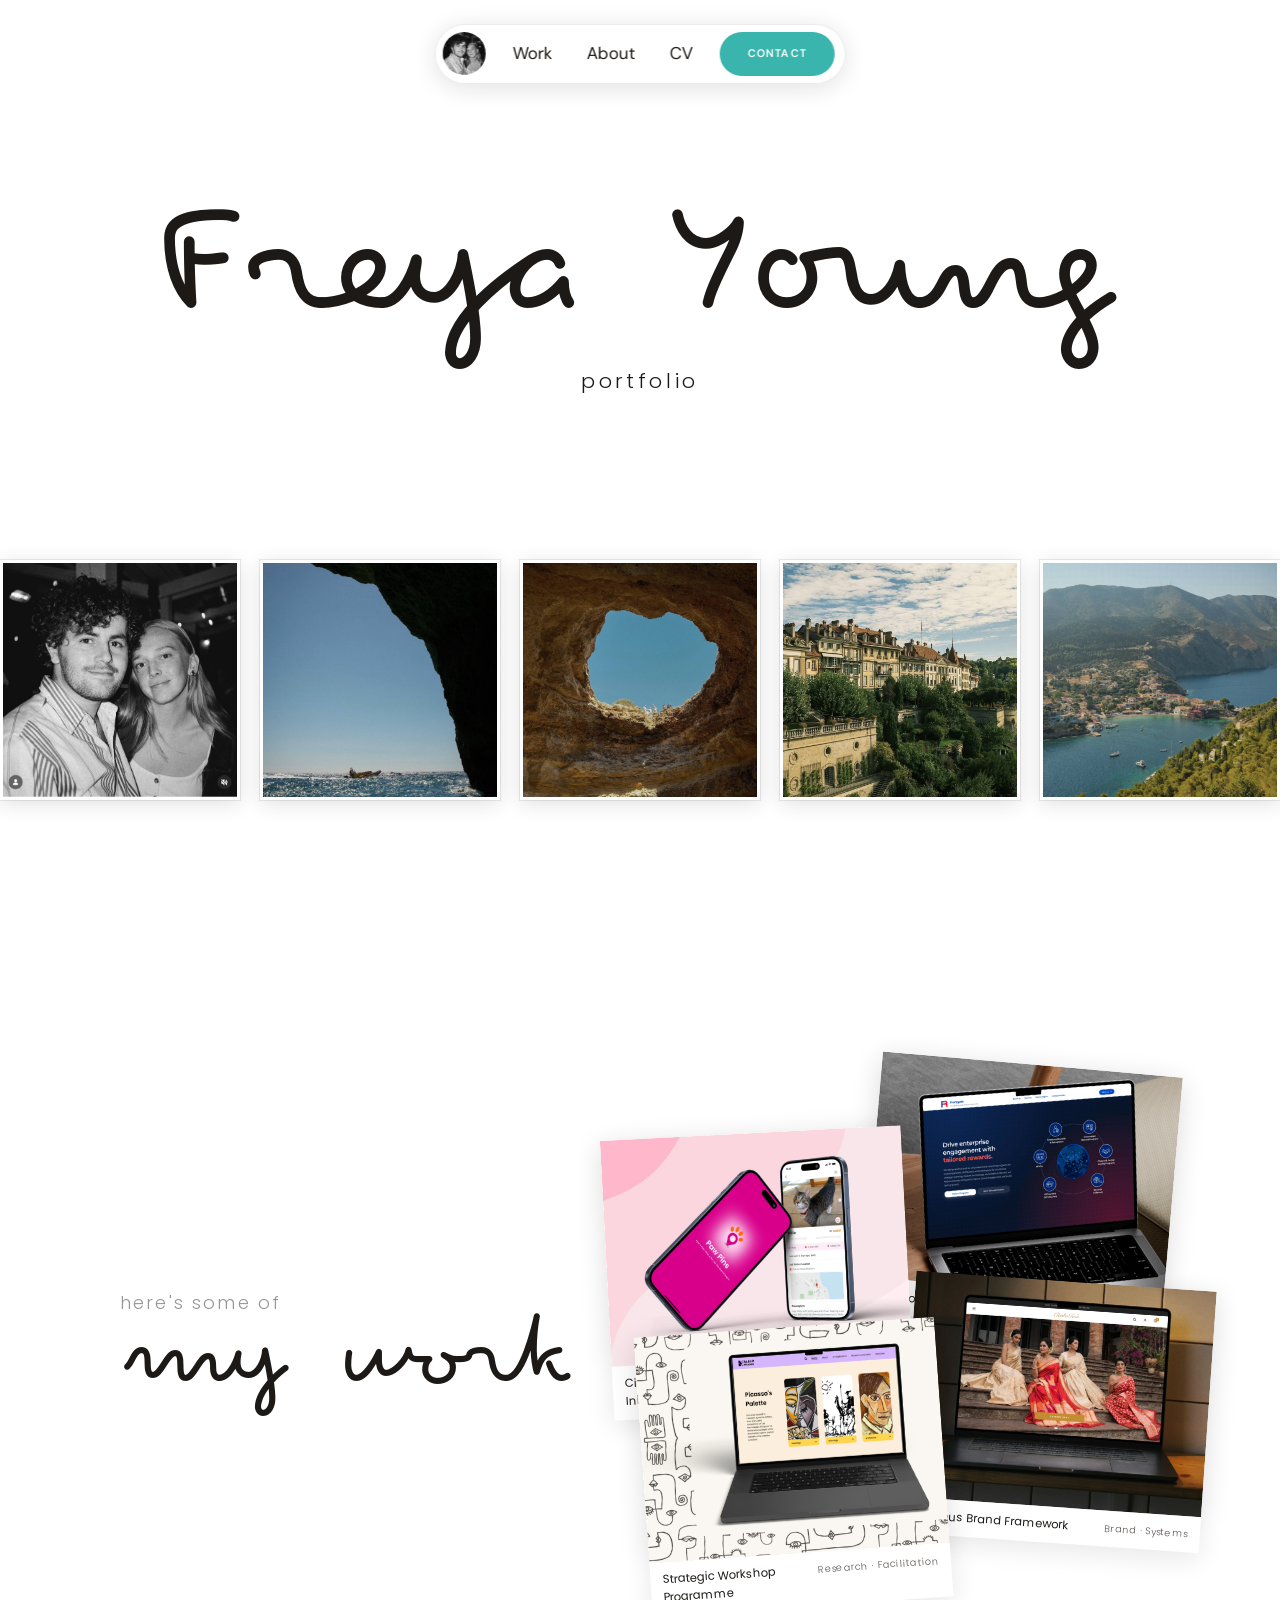
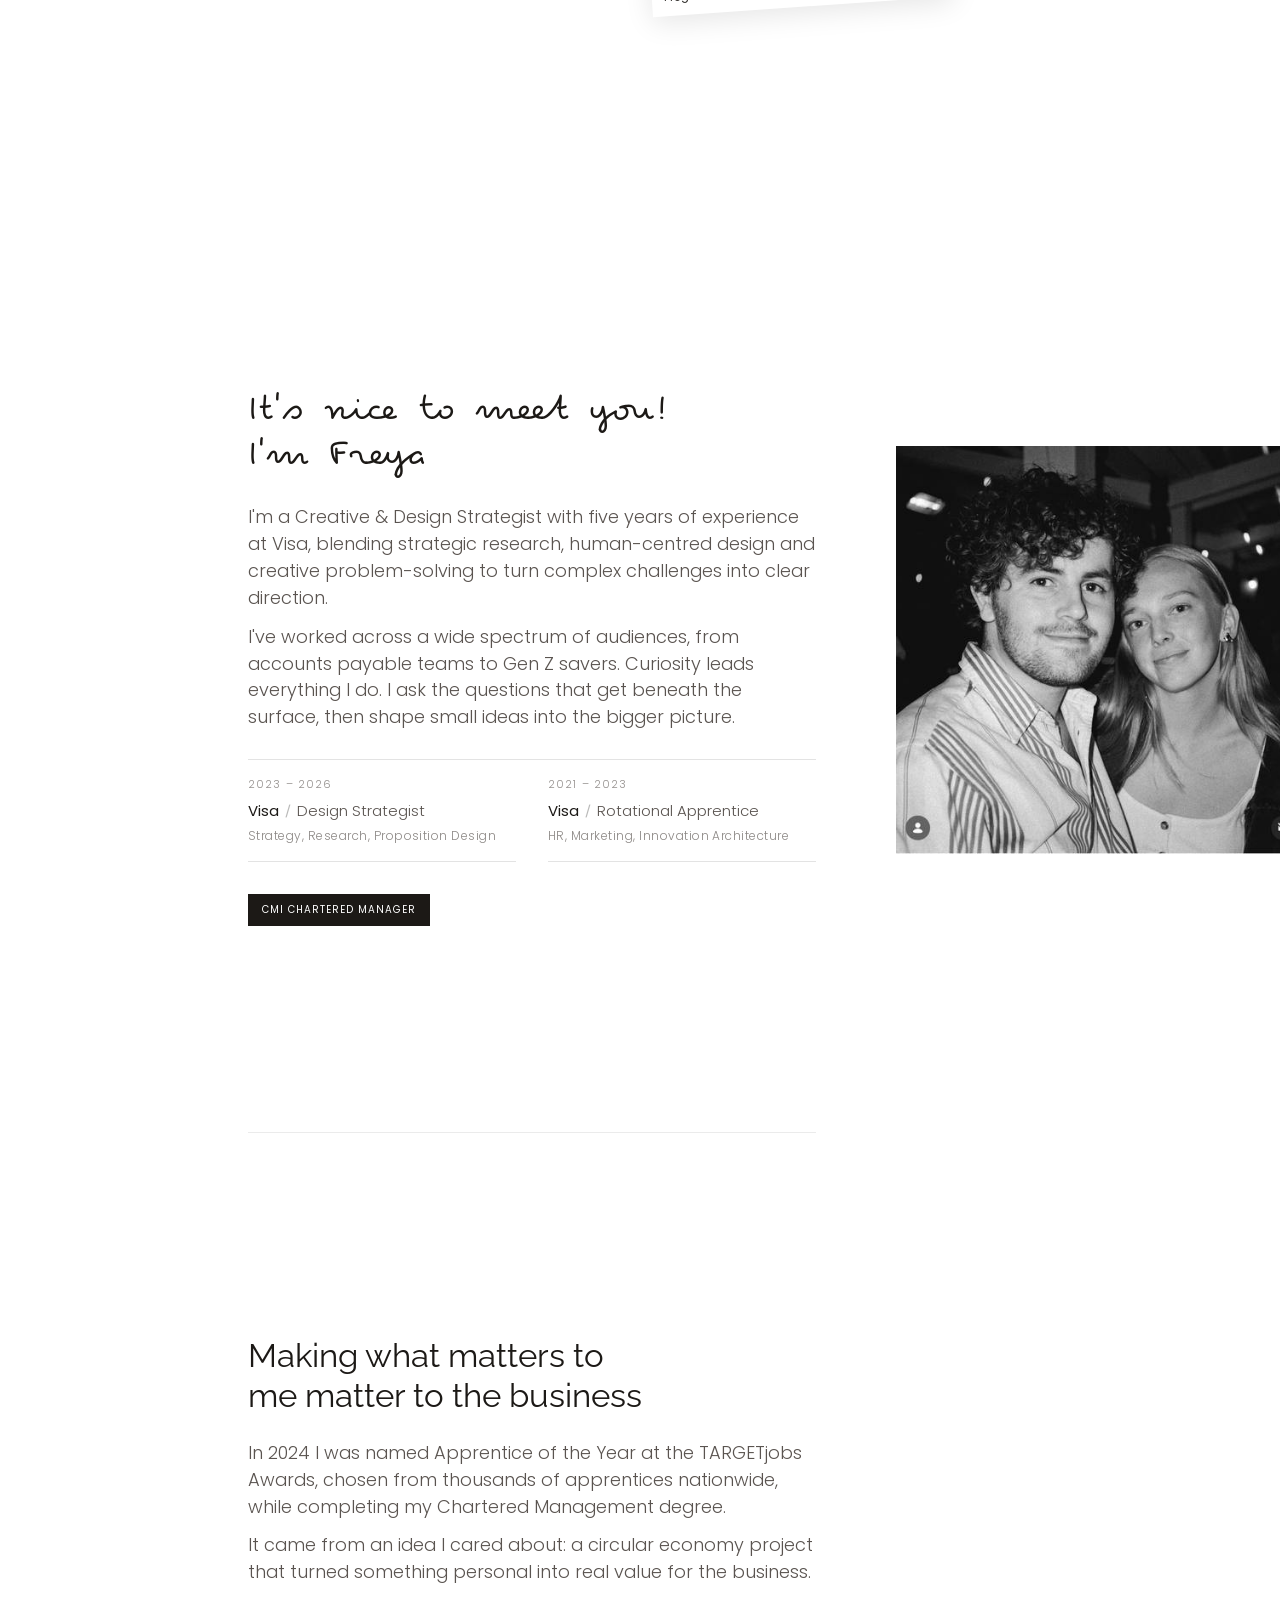
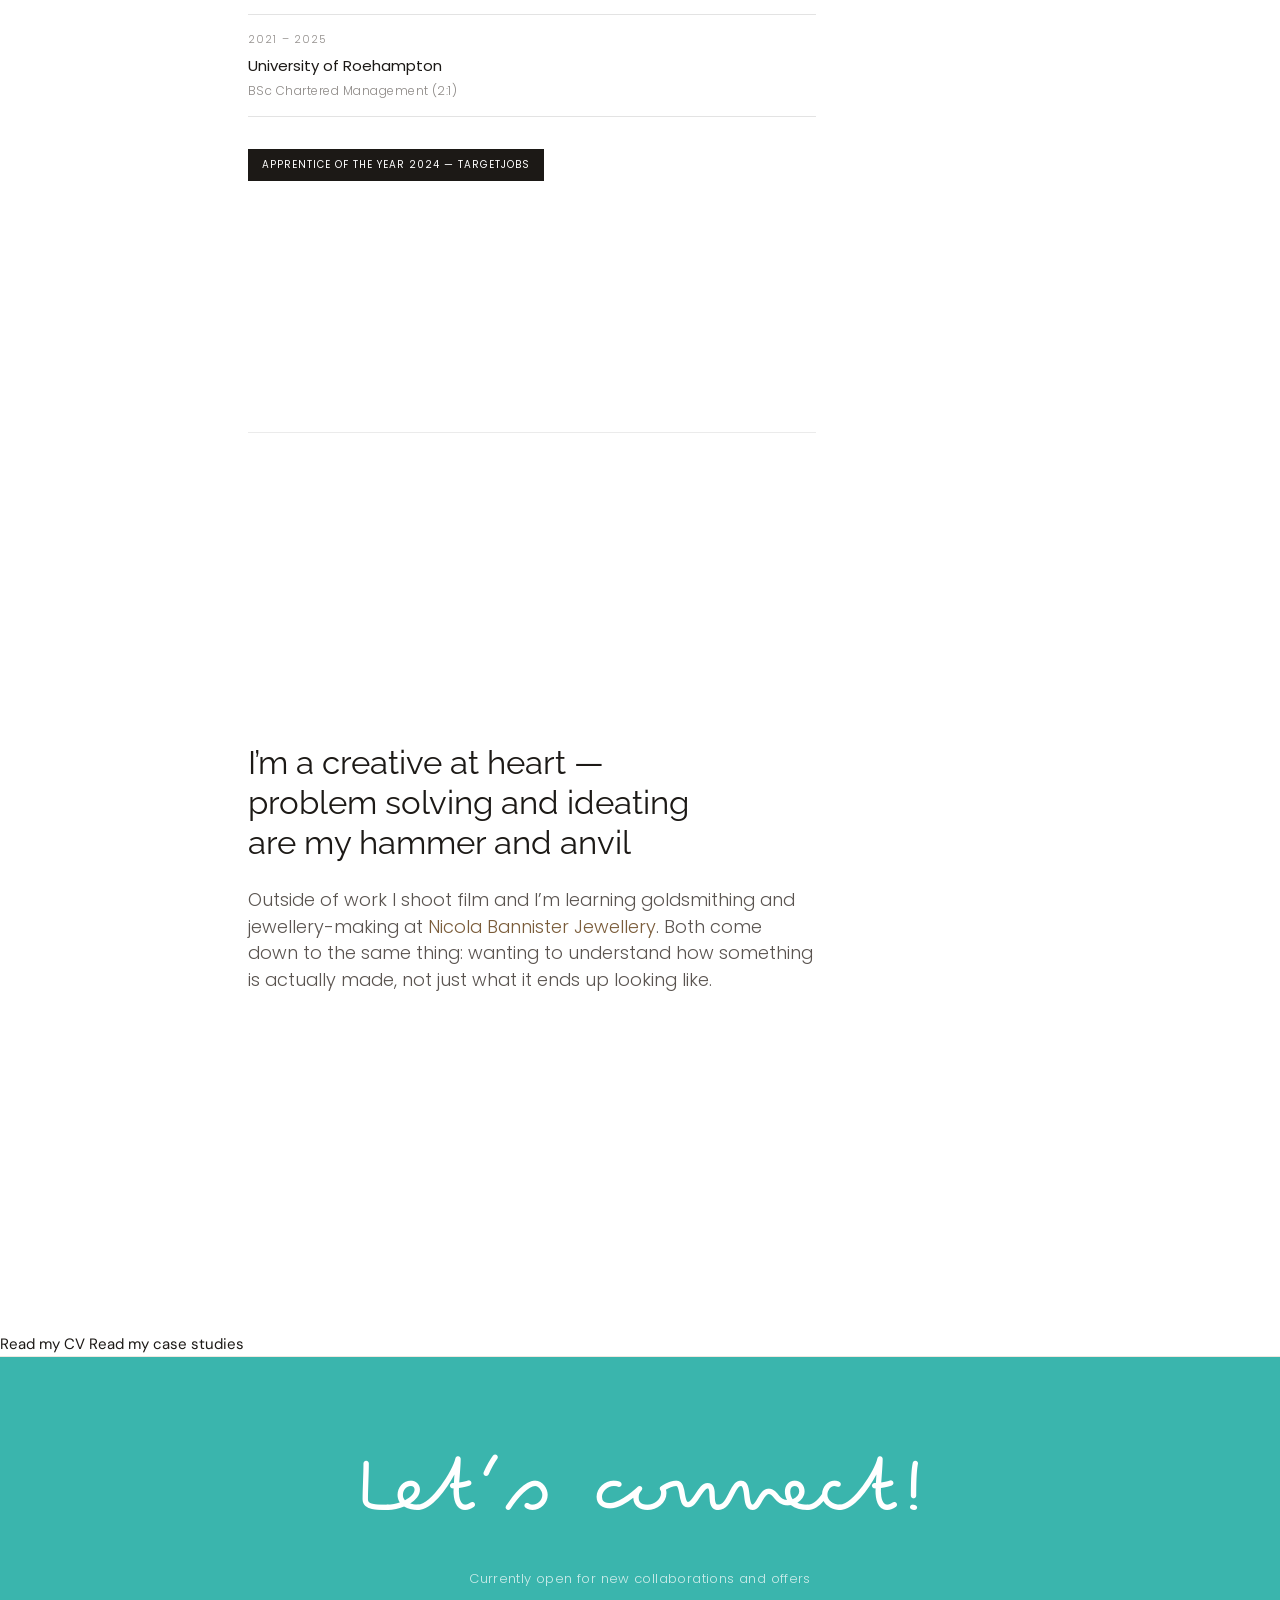
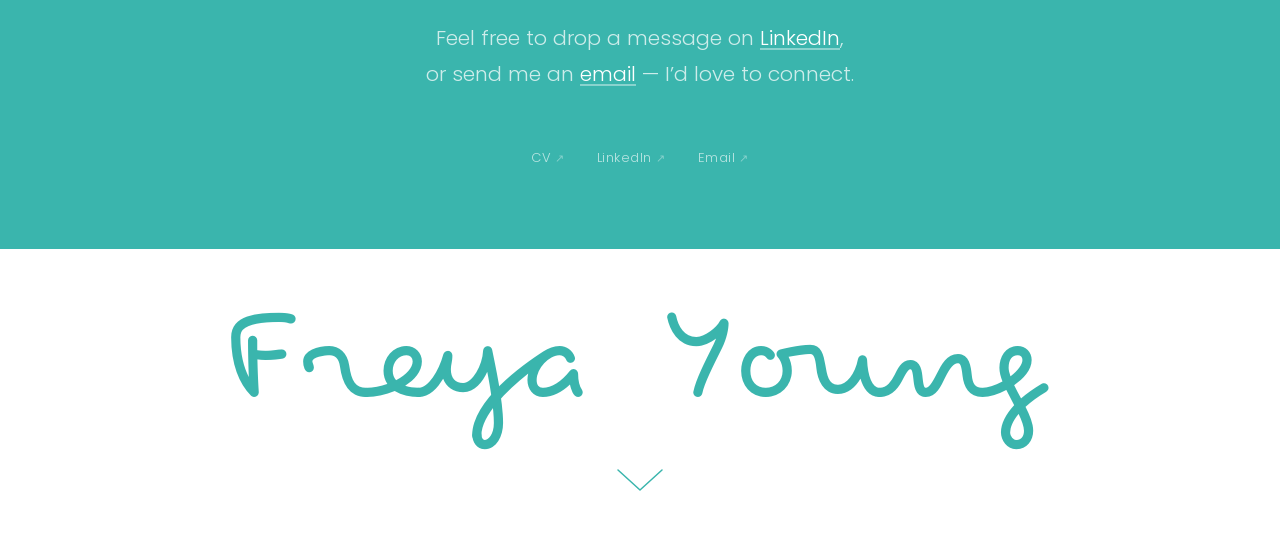
==== index.html @ d20827d1 "Mobile hero: move carousel up 2.5rem Co-Authored-By: Claude Opus 5.5 <noreply@anthropic.com>" ====
<!doctype html><html><head><meta charset=utf8><meta name=viewport content="width=device-width,initial-scale=1,viewport-fit=cover"><style>:root{color-scheme:light;box-sizing:border-box;padding-top:env(safe-area-inset-top,0px);padding-bottom:env(safe-area-inset-bottom,0px)}html{scroll-padding-top:env(safe-area-inset-top,0px)}body{margin:0;padding:0;font:14px -apple-system,BlinkMacSystemFont,sans-serif;background:#fff;color:#000}img{max-width:100%}[hidden]:not([hidden=until-found i]){display:none!important}
/* ── Scroll reveal ── */
#page-wrap{position:relative;z-index:1;background:var(--bg);}
body{background:#111;}
#reveal-layer{
  position:fixed;bottom:0;left:0;right:0;height:65vh;
  z-index:0;display:grid;grid-template-columns:1fr 1fr 1fr;
  grid-template-rows:1fr;pointer-events:none;overflow:hidden;
}
.reveal-cell{position:relative;overflow:hidden;}
.reveal-cell img{
  position:absolute;inset:0;width:100%;height:100%;
  object-fit:cover;object-position:top;
}
@media(max-width:768px){
  #reveal-layer{height:55vh;grid-template-columns:1fr 1fr;}
  #rc-right{display:none;}
}
</style>
<style>
@font-face{font-family:'Pecita';src:url('fonts/Pecita.otf') format('opentype');font-weight:normal;font-style:normal;}
</style></head><body>
<title>Freya Young</title>
<meta name="claude:viewport-fit-sides" content="cover">
<link rel="stylesheet" href="https://fonts.googleapis.com/css2?family=Poppins:wght@300;400&family=Pinyon+Script&family=Cormorant+Garamond:ital,wght@0,300;0,400;1,300;1,400&family=DM+Sans:opsz,wght@9..40,300;9..40,400;9..40,500;9..40,600&family=Raleway:wght@300;400;500;600;900&display=swap">
<style>
@font-face{font-family:'Coconat';src:url('[data-uri]') format('woff2');font-weight:700;font-style:normal;font-display:swap;}
@font-face{font-family:'LeagueSpartan';font-weight:900;src:url('[data-uri]') format('woff2');}
:root{
  --bg:#F8F4EE;--bg-band:#EDE8DF;--ink:#1C1916;--mid:#5A5450;
  --soft:#9B948E;--accent:#7A5C3A;--teal:#3AB5AD;--card-w:calc(20vw - 16px);--gap:20px;--speed:22s;--blue:#3D6080;
  --serif:'Cormorant Garamond',Georgia,serif;
  --sans:'DM Sans',system-ui,sans-serif;
  --script:'Pinyon Script',cursive;
  --coconat:'Coconat',Georgia,serif;
      --spartan:'LeagueSpartan',var(--sans);
  --gutter:72px;
  --ivory:#F1F0E7;--ivory-r:#F4F3EA;
  --charcoal:#62615A;--blush:#D7B7AD;
}


*,*::before,*::after{box-sizing:border-box;margin:0;padding:0;}
html{scroll-behavior:smooth;}
html{background:#fff;}body{background:var(--bg);color:var(--ink);font-family:var(--sans);font-size:15px;line-height:1.6;-webkit-font-smoothing:antialiased;padding-left:max(0px,env(safe-area-inset-left,0px));padding-right:max(0px,env(safe-area-inset-right,0px));padding-block:0;}
body::before{content:"";position:fixed;inset:0 0 auto;height:env(safe-area-inset-top,0px);z-index:51;background:transparent;}
a{color:inherit;text-decoration:none;}
h1,h2,h3{text-wrap:balance;}

.nav{position:fixed;top:24px;left:50%;transform:translateX(-50%);z-index:100;background:rgba(255,255,255,.92);backdrop-filter:blur(12px);-webkit-backdrop-filter:blur(12px);border:1px solid rgba(0,0,0,.08);border-radius:999px;padding:7px 10px 7px 7px;box-shadow:0 4px 24px rgba(0,0,0,.12);white-space:nowrap;perspective:600px;overflow:hidden;}
.nav__face{display:flex;align-items:center;will-change:transform,opacity;}
.nav__avatar{width:43px;height:43px;border-radius:50%;overflow:hidden;flex-shrink:0;}
.nav__avatar img{width:100%;height:100%;object-fit:cover;object-position:center top;}
.nav__links{list-style:none;display:flex;gap:0;margin:0 10px;}
.nav__links a{font-family:var(--sans);font-size:17px;font-weight:400;color:var(--ink);padding:8px 17px;border-radius:999px;text-decoration:none;letter-spacing:0;text-transform:none;transition:background .15s;}
.nav__links a:hover{background:rgba(0,0,0,.05);}
.nav__cta{background:var(--teal);color:#fff;font-family:var(--label);font-size:11px;font-weight:600;letter-spacing:.1em;text-transform:uppercase;padding:13px 28px;border-radius:100px;text-decoration:none;transition:background .18s;}.nav__cta:hover{background:#2fa09a;}
.nav__cta:hover{opacity:.75;}
.nav__avail-text{font-family:var(--sans);font-size:17px;font-weight:400;color:var(--ink);padding:0 10px;}
.nav__dot{width:10px;height:10px;border-radius:50%;background:#fff;flex-shrink:0;margin-right:4px;}

/* HERO */
.hero{position:relative;height:100svh;overflow:hidden;background:#fff;}
.mast{position:absolute;top:0;left:0;right:0;bottom:calc(var(--card-w) + max(40px,env(safe-area-inset-bottom,0px)) + 24px);z-index:2;display:flex;flex-direction:column;align-items:center;justify-content:center;text-align:center;padding:0 max(24px,env(safe-area-inset-left,0px));gap:0.3em;}
.mast__name{font-family:'Pecita',cursive;font-weight:normal;font-size:clamp(72px,14vw,210px);line-height:0.9;color:var(--ink);}
.mast__sub{font-family:'Poppins',sans-serif;font-weight:300;font-size:clamp(13px,1.6vw,22px);color:var(--ink);letter-spacing:0.18em;text-transform:lowercase;}
.reel{position:absolute;bottom:max(100px,env(safe-area-inset-bottom,0px));left:0;right:0;z-index:2;overflow:visible;}
.track{display:flex;gap:var(--gap);width:max-content;animation:reel-scroll var(--speed) linear infinite;}
@keyframes reel-scroll{to{transform:translateX(calc(-5*(var(--card-w) + var(--gap))));}}
.reel-card{position:relative;width:var(--card-w);height:var(--card-w);flex-shrink:0;overflow:visible;border:3px solid #fff;outline:1px solid rgba(0,0,0,.08);box-shadow:0 4px 20px rgba(0,0,0,.12);}
.reel-card img{width:100%;height:100%;object-fit:cover;display:block;}
.speech{position:absolute;bottom:calc(100% + 10px);left:50%;transform:translateX(-50%) translateY(6px);background:#fff;color:var(--ink);font-family:'Poppins',sans-serif;font-weight:300;font-size:clamp(10px,0.85vw,13px);line-height:1.3;white-space:nowrap;padding:7px 14px 8px;border-radius:20px;box-shadow:0 4px 16px rgba(0,0,0,.14);pointer-events:none;opacity:0;transition:opacity 0.2s ease,transform 0.2s ease;z-index:10;}
.speech::after{content:'';position:absolute;top:100%;left:50%;transform:translateX(-50%);border:6px solid transparent;border-top-color:#fff;}
.reel-card:hover .speech{opacity:1;transform:translateX(-50%) translateY(0);}

.hero__landscape{flex:1;position:relative;overflow:hidden;}
.carousel{position:relative;width:100%;height:100%;overflow:hidden;}
.carousel__slide{position:absolute;inset:0;background-size:cover;background-position:center 35%;opacity:0;transition:opacity .7s ease;}
.carousel__slide.active{opacity:1;}
.carousel__slide--grad1{background:linear-gradient(135deg,#4A6C7A 0%,#3A5068 50%,#2D4A5C 100%);}
.carousel__slide--grad2{background:linear-gradient(135deg,#5C6845 0%,#3D5035 50%,#2A3D28 100%);}
.carousel__nav{position:absolute;bottom:20px;left:50%;transform:translateX(-50%);display:flex;gap:8px;z-index:10;align-items:center;}
.carousel__dot{width:24px;height:2px;background:rgba(255,255,255,.4);border:none;cursor:pointer;padding:0;transition:background .2s,width .2s;border-radius:1px;}
.carousel__dot.active{background:#fff;width:40px;}
.carousel__arrow{position:absolute;right:20px;top:50%;transform:translateY(-50%);width:40px;height:40px;border:1px solid rgba(255,255,255,.5);background:rgba(0,0,0,.12);color:#fff;font-size:22px;line-height:1;cursor:pointer;display:flex;align-items:center;justify-content:center;z-index:10;transition:background .2s;padding:0;}
.carousel__arrow:hover{background:rgba(0,0,0,.35);}





/* WORK — anju.design style */
.work{padding:0;background:#fff;}
.work-two-col{min-height:100svh;display:grid;grid-template-columns:1fr 1.3fr;align-items:center;padding:80px 72px 80px 120px;gap:24px;}
.work-label{display:flex;flex-direction:column;gap:0.1em;}
.work-label__pre{font-family:'Poppins',sans-serif;font-weight:300;font-size:clamp(14px,1.4vw,20px);letter-spacing:0.12em;text-transform:lowercase;color:var(--ink);opacity:0.45;}
.work-label__main{font-family:'Pecita',cursive;font-weight:normal;font-size:clamp(52px,8vw,120px);line-height:0.9;color:var(--ink);}
.collage{position:relative;width:100%;aspect-ratio:1/0.95;}
.col-card{position:absolute;left:var(--left);top:var(--top);width:50%;transform:rotate(var(--rot)) translateY(20px);opacity:0;transition:transform 0.65s cubic-bezier(0.22,1,0.36,1) var(--delay),opacity 0.5s ease var(--delay);}
.col-card.in{transform:rotate(var(--rot)) translateY(0);opacity:1;}
.col-card__img{width:100%;aspect-ratio:4/3;overflow:hidden;box-shadow:0 6px 28px rgba(0,0,0,.14);}
.col-card__img img{width:100%;height:100%;object-fit:cover;display:block;}
.col-card__info{background:#fff;padding:8px 12px 10px;box-shadow:0 6px 28px rgba(0,0,0,.10);display:flex;flex-direction:row;align-items:baseline;justify-content:space-between;gap:8px;}
.col-card__title{font-family:'Poppins',sans-serif;font-weight:400;font-size:clamp(10px,0.9vw,13px);color:var(--ink);}
.col-card__meta{font-family:'Poppins',sans-serif;font-weight:300;font-size:clamp(9px,0.75vw,11px);color:var(--mid);letter-spacing:0.03em;white-space:nowrap;}
.work-footer{display:flex;align-items:center;justify-content:space-between;padding:18px var(--gutter) 72px;}
.work-footer-left{font-size:13px;color:var(--soft);}
.work-footer-right{font-size:13px;color:var(--blue);}
.work-footer-right:hover{text-decoration:underline;}

/* ABOUT */
.about{padding:72px var(--gutter) 72px;background:var(--bg);}
.about-inner{display:grid;grid-template-columns:1fr 1.6fr;gap:clamp(40px,5vw,72px);align-items:start;}
.about-heading{font-family:var(--serif);font-style:italic;font-size:clamp(26px,3.2vw,46px);font-weight:300;line-height:1.15;color:var(--ink);margin-bottom:28px;}
.about-body p{font-size:15px;color:var(--mid);line-height:1.85;margin-bottom:16px;font-weight:300;max-width:480px;}
.about-mark{background:color-mix(in srgb,var(--accent) 22%,transparent);color:var(--ink);padding:1px 3px;border-radius:2px;}
.about-credentials{display:flex;flex-wrap:wrap;gap:8px;margin-top:28px;}
.cred-pill{font-size:11px;letter-spacing:.06em;text-transform:uppercase;color:var(--mid);border:1px solid color-mix(in srgb,var(--ink) 18%,transparent);padding:5px 13px;}
.about-link{display:inline-block;margin-top:28px;font-size:11.5px;letter-spacing:.1em;text-transform:uppercase;color:var(--ink);text-decoration:none;border-bottom:1px solid var(--ink);padding-bottom:2px;transition:opacity .15s;}
.about-link:hover{opacity:.55;}
.about-right{position:relative;padding-top:20px;min-height:800px;}
.about-year{position:absolute;top:0;right:0;font-family:var(--sans);font-size:28px;font-weight:300;color:color-mix(in srgb,var(--ink) 30%,transparent);letter-spacing:.04em;}
.about-photo-wrap{width:100%;transform:rotate(1deg);box-shadow:0 12px 48px rgba(0,0,0,.18);position:relative;z-index:2;flex-shrink:0;align-self:flex-start;}
.about-photo-wrap img{display:block;width:100%;aspect-ratio:4/3;object-fit:cover;object-position:center 30%;}
.about-clip{position:absolute;top:-22px;left:50%;transform:translateX(-50%);z-index:5;}
.about-stamps{position:absolute;bottom:80px;right:0;display:flex;flex-direction:column;gap:6px;align-items:flex-end;z-index:4;}
.about-stamp{display:block;box-shadow:0 2px 8px rgba(0,0,0,.22);}
.about-stamp--1{transform:rotate(2deg);}
.about-stamp--2{transform:rotate(-3deg) translateX(10px);}
.about-note{position:absolute;bottom:60px;left:0;width:52%;background:var(--ivory-r);border:1.5px dashed color-mix(in srgb,var(--accent) 35%,transparent);border-radius:40% 42% 38% 44%/38% 40% 44% 42%;padding:28px 32px;z-index:3;transform:rotate(-1.5deg);}
.about-note p{font-family:var(--script);font-size:clamp(16px,1.8vw,22px);line-height:1.5;color:var(--ink);}
.about-star{position:absolute;opacity:.7;}
.about-star--bl{bottom:0;left:-20px;}
.about-star--br{bottom:40px;right:-10px;}
.section-eyebrow{font-size:10.5px;font-weight:400;letter-spacing:.16em;text-transform:uppercase;color:var(--soft);margin-bottom:20px;display:block;}

/* CREATIVE PURSUITS */
.pursuits{display:grid;grid-template-columns:1fr 1fr;min-height:580px;}
.pursuit{position:relative;overflow:hidden;display:flex;flex-direction:column;justify-content:flex-end;padding:48px clamp(28px,4vw,60px);min-height:580px;}
.pursuit--photo{background:#27201A;}
.pursuit--jewel{background:#E8D6C0;}
.pursuit__label{font-size:10px;letter-spacing:.18em;text-transform:uppercase;margin-bottom:20px;}
.pursuit--photo .pursuit__label{color:rgba(255,255,255,.45);}
.pursuit--jewel .pursuit__label{color:var(--mid);}
.pursuit__title{font-family:var(--serif);font-size:clamp(52px,7vw,96px);font-weight:300;font-style:italic;line-height:.9;margin-bottom:20px;}
.pursuit--photo .pursuit__title{color:rgba(255,255,255,.92);}
.pursuit--jewel .pursuit__title{color:var(--ink);}
.pursuit__desc{font-size:14px;line-height:1.65;max-width:380px;font-weight:300;}
.pursuit--photo .pursuit__desc{color:rgba(255,255,255,.55);}
.pursuit--jewel .pursuit__desc{color:var(--mid);}
.pursuit__rule{position:absolute;top:48px;right:clamp(28px,4vw,60px);width:1px;height:60px;}
.pursuit--photo .pursuit__rule{background:rgba(255,255,255,.18);}
.pursuit--jewel .pursuit__rule{background:color-mix(in srgb,var(--ink) 18%,transparent);}

.footer{background:var(--teal);color:var(--bg);padding:96px 48px 80px;}
.footer__avail{display:flex;align-items:center;justify-content:center;gap:10px;font-family:'Poppins',sans-serif;font-weight:300;font-size:13px;color:rgba(255,255,255,.75);line-height:1.4;margin-bottom:32px;letter-spacing:.03em;}
.footer__avail-dot{width:8px;height:8px;border-radius:50%;background:#fff;flex-shrink:0;margin-top:2px;align-self:flex-start;}
.footer__links{display:flex;gap:32px;justify-content:center;margin-top:40px;}
.footer__links a{font-family:'Poppins',sans-serif;font-weight:300;font-size:13px;color:rgba(255,255,255,.65);text-decoration:none;display:flex;align-items:center;gap:4px;transition:color .15s;letter-spacing:.04em;}
.footer__links a:hover{color:#fff;}
.footer__links a::after{content:"↗";font-size:11px;opacity:.6;}
.footer__msg{text-align:center;font-family:'Poppins',sans-serif;font-weight:300;font-size:clamp(16px,1.6vw,22px);color:rgba(255,255,255,.75);line-height:1.75;margin-bottom:56px;}
.footer__msg a{color:#fff;text-decoration:underline;text-underline-offset:3px;text-decoration-color:rgba(255,255,255,.4);}
.footer__msg a:hover{text-decoration-color:#fff;}
.footer__name{display:block;font-family:'Pecita',cursive;font-weight:normal;font-size:clamp(72px,12vw,180px);line-height:0.88;color:var(--teal);white-space:nowrap;text-align:center;}
.footer__connect{font-family:'Pecita',cursive;font-weight:normal;font-size:clamp(48px,7vw,96px);color:#fff;margin:0 0 32px;line-height:0.95;text-align:center;}
.footer-name-section{background:#fff;display:flex;flex-direction:column;align-items:center;justify-content:center;padding:56px 48px 48px;}
.footer-chevron{color:var(--teal);margin-top:28px;flex-shrink:0;}
.footer-inner{display:none;}



/* ── SKILLS SECTION ── */
.about{background:var(--bg-band);padding:80px var(--gutter);}
.about-inner{max-width:1160px;margin:0 auto;display:grid;grid-template-columns:1fr 320px;gap:80px;align-items:start;}
.section-eyebrow{font-size:10.5px;font-weight:400;letter-spacing:.16em;text-transform:uppercase;color:var(--soft);margin-bottom:16px;display:block;}
.about-title{font-family:var(--serif);font-size:clamp(32px,5vw,52px);font-weight:300;line-height:1.1;color:var(--ink);margin-bottom:28px;}
.about-title em{font-style:italic;color:var(--accent);}
.about-body p{font-size:14px;color:var(--mid);line-height:1.8;margin-bottom:14px;font-weight:300;}
.btn{display:inline-flex;align-items:center;gap:8px;margin-top:12px;padding:14px 32px;background:var(--teal);border:none;color:#fff;font-family:var(--label);font-size:12px;font-weight:600;letter-spacing:.1em;text-transform:uppercase;text-decoration:none;transition:background .18s;}.btn:hover{background:#2fa09a;}
.btn:hover{background:var(--ink);color:var(--bg);}
.photo-col{display:flex;flex-direction:column;gap:16px;}
.photo-box{aspect-ratio:3/4;background:var(--bg);border:1px solid color-mix(in srgb,var(--ink) 10%,transparent);display:flex;align-items:center;justify-content:center;font-size:11px;letter-spacing:.05em;color:var(--soft);max-width:100%;}
.hobby-row{display:flex;gap:8px;flex-wrap:wrap;}
.hobby-pill{font-family:var(--serif);font-style:italic;font-size:13px;color:var(--mid);border:1px solid color-mix(in srgb,var(--ink) 20%,transparent);padding:5px 14px;border-radius:20px;}

/* CONTACT */
.contact{padding:96px var(--gutter);text-align:center;}
.contact-eyebrow{margin-bottom:20px;display:inline-block;}
.contact-title{font-family:var(--serif);font-size:clamp(56px,11vw,108px);font-weight:300;line-height:.95;color:var(--ink);margin-bottom:24px;}
.contact-title em{font-style:italic;color:var(--accent);}
.contact-sub{font-size:14px;color:var(--mid);margin-bottom:36px;font-weight:300;max-width:400px;margin-left:auto;margin-right:auto;line-height:1.7;}
.email-block{display:inline-block;font-family:var(--serif);font-size:20px;font-weight:300;color:var(--ink);background:var(--bg-band);padding:16px 32px;user-select:all;letter-spacing:.02em;}
.contact-links{margin-top:24px;display:flex;gap:24px;justify-content:center;}
.contact-links a{font-size:11.5px;letter-spacing:.08em;text-transform:uppercase;color:var(--soft);transition:color .15s;}
.contact-links a:hover{color:var(--ink);}

footer{border-top:1px solid var(--bg-band);padding:20px var(--gutter);}
.footer{background:var(--teal);color:var(--bg);padding:96px 48px 80px;}
.footer__avail{display:flex;align-items:center;justify-content:center;gap:10px;font-family:'Poppins',sans-serif;font-weight:300;font-size:13px;color:rgba(255,255,255,.75);line-height:1.4;margin-bottom:32px;letter-spacing:.03em;}
.footer__avail-dot{width:8px;height:8px;border-radius:50%;background:#fff;flex-shrink:0;margin-top:2px;align-self:flex-start;}
.footer__links{display:flex;gap:32px;justify-content:center;}
.footer__links a{font-family:'Poppins',sans-serif;font-weight:300;font-size:13px;color:rgba(255,255,255,.65);text-decoration:none;display:flex;align-items:center;gap:4px;transition:color .15s;letter-spacing:.04em;}
.footer__links a:hover{color:#fff;}
.footer__links a::after{content:"↗";font-size:11px;opacity:.6;}
.footer__msg{text-align:center;font-family:'Poppins',sans-serif;font-weight:300;font-size:clamp(16px,1.6vw,22px);color:rgba(255,255,255,.75);line-height:1.75;margin-bottom:56px;}
.footer__msg a{color:#fff;text-decoration:underline;text-underline-offset:3px;text-decoration-color:rgba(255,255,255,.4);}
.footer__msg a:hover{text-decoration-color:#fff;}
.footer__name{display:block;font-family:'Pecita',cursive;font-weight:normal;font-size:clamp(72px,12vw,180px);line-height:0.88;color:var(--teal);white-space:nowrap;text-align:center;}
.footer__connect{font-family:'Pecita',cursive;font-weight:normal;font-size:clamp(48px,7vw,96px);color:#fff;margin:0 0 32px;line-height:0.95;text-align:center;}
.footer-name-section{background:#fff;display:flex;flex-direction:column;align-items:center;justify-content:center;padding:56px 48px 48px;}
.footer-chevron{color:var(--teal);margin-top:28px;flex-shrink:0;}
.footer-inner{display:none;}



/* ── DOES THIS SOUND LIKE YOU ── */
.sounds-like {
  background: #271D17;
  padding: 80px 0 72px;
  overflow: hidden;
}
.sounds-like__inner {
  padding: 0 var(--gutter);
  max-width: 1160px;
  margin: 0 auto 48px;
}
.sounds-like__eyebrow {
  font-size: 10.5px;
  font-weight: 400;
  letter-spacing: .16em;
  text-transform: uppercase;
  color: rgba(255,255,255,.35);
  display: block;
  margin-bottom: 14px;
}
.sounds-like__heading {
  font-family: var(--serif);
  font-size: clamp(28px, 4vw, 48px);
  font-weight: 300;
  color: #F0EBE3;
  line-height: 1.15;
}
.sounds-like__heading em {
  font-style: italic;
  color: #C49A65;
}
.cards-track-wrap {
  overflow-x: auto;
  -webkit-overflow-scrolling: touch;
  scrollbar-width: none;
  cursor: grab;
}
.cards-track-wrap::-webkit-scrollbar { display: none; }
.cards-track {
  display: flex;
  gap: 16px;
  padding: 0 var(--gutter) 4px;
  width: max-content;
}
.scard {
  flex-shrink: 0;
  width: 220px;
  padding: 28px 24px 32px;
  display: flex;
  flex-direction: column;
  gap: 20px;
}
.scard--blue   { background: #C8DCE8; }
.scard--yellow { background: #EDE8C4; }
.scard--sage   { background: #C4D8C8; }
.scard--peach  { background: #E8D4C4; }
.scard--lav    { background: #D8CCEC; }
.scard__icon {
  width: 36px;
  height: 36px;
  opacity: .7;
}
.scard__quote {
  font-family: var(--serif);
  font-size: 15px;
  font-style: italic;
  font-weight: 300;
  color: #2A1F1A;
  line-height: 1.55;
}
.sounds-like__cta {
  display: flex;
  justify-content: center;
  margin-top: 48px;
  padding: 0 var(--gutter);
}
.sounds-like__btn {
  display: inline-block;
  padding: 13px 32px;
  border: 1px solid rgba(255,255,255,.25);
  color: #F0EBE3;
  font-size: 12px;
  font-weight: 400;
  letter-spacing: .1em;
  text-transform: uppercase;
  transition: background .2s, border-color .2s;
}
.sounds-like__btn:hover {
  background: rgba(255,255,255,.08);
  border-color: rgba(255,255,255,.5);
}


/* ABOUT */
.about{background:#fff;padding:0;}
.about-header{display:none;}
.about-inner{display:flex;flex-direction:row;min-height:100vh;max-width:none;margin:0;align-items:start;}
.about-left{flex:0 0 auto;padding:2rem 0 0 248px;min-width:0;}
.about-step{min-height:100vh;display:flex;flex-direction:column;justify-content:center;padding:80px 0;max-width:568px;}
.about-step+.about-step{border-top:1px solid rgba(0,0,0,.08);}
.about-step:last-child{padding-bottom:96px;}
.about-last__left .about-step{}
.about-step h2{font-family:'Raleway',var(--sans);font-size:clamp(22px,2.6vw,36px);font-weight:400;line-height:1.2;color:var(--ink);margin-bottom:24px;}
.about-step[data-step="0"] h2{font-family:'Pecita',cursive;font-weight:normal;font-size:clamp(28px,3.2vw,52px);line-height:1.1;}
.about-step p{font-family:'Poppins',sans-serif;font-size:clamp(14px,1.4vw,18px);color:var(--mid);line-height:1.5;margin-bottom:12px;font-weight:300;}
.about-cta-bar{display:none;}
.about-cv-btn{display:inline-flex;align-items:center;gap:10px;padding:15px 32px;background:var(--teal);color:#fff;font-family:var(--label);font-size:11px;font-weight:600;letter-spacing:.12em;text-transform:uppercase;text-decoration:none;transition:background .18s;}.about-cv-btn:hover{background:#2fa09a;}.about-cv-btn::after{content:"↗";font-size:13px;opacity:.85;}
.about-cv-btn:hover{background:var(--ink);color:#fff;}
/* About metadata */
.about-meta{margin-top:16px;margin-bottom:32px;border-top:1px solid rgba(26,26,24,.12);display:grid;grid-template-columns:1fr 1fr;gap:0 32px;}
.about-meta-item{padding:16px 0;border-bottom:1px solid rgba(26,26,24,.12);min-width:0;}
.about-meta-item:last-child{border-bottom:none;}
.about-meta-yr{font-family:'Poppins',sans-serif;font-size:11px;letter-spacing:.1em;text-transform:uppercase;color:var(--mid);opacity:.65;margin-bottom:5px;font-weight:300;}
.about-meta-org{font-family:'Poppins',sans-serif;font-size:15px;font-weight:400;color:var(--ink);}
.about-meta-role{font-family:'Poppins',sans-serif;font-size:15px;font-weight:300;color:var(--mid);}
.about-meta-slash{color:rgba(26,26,24,.3);margin:0 6px;}
.about-meta-sub{font-family:'Poppins',sans-serif;font-size:12px;letter-spacing:.04em;color:var(--mid);opacity:.7;margin-top:3px;font-weight:300;}
.about-meta-chips{display:flex;flex-wrap:wrap;gap:6px;padding:16px 0 0;}
.about-meta-chip{font-family:'Poppins',sans-serif;font-size:10px;letter-spacing:.1em;text-transform:uppercase;color:#fff;background:var(--ink);padding:8px 14px;text-decoration:none;font-weight:400;}

.about-right{flex:0 0 auto;margin-left:auto;position:sticky;top:0;height:100vh;display:flex;align-items:center;width:calc(clamp(221px,27.2vw,357px) + 3.8rem + 248px);}
.about-panel{position:absolute;inset:0;display:flex;align-items:center;justify-content:flex-start;padding:0 248px 0 0;opacity:0;transition:opacity .5s ease;pointer-events:none;}
.about-panel.active{opacity:1;pointer-events:auto;}
.about-progress{display:none;}
.photo-stack{position:relative;width:calc(clamp(221px,27.2vw,357px) + 3.8rem);height:calc(clamp(221px,27.2vw,357px) + 3.8rem);}
.ps-img{position:absolute;inset:0;width:100%;height:100%;object-fit:cover;}
.ps-back{}
.ps-front{}
.flicker-wrap{position:relative;width:calc(clamp(221px,27.2vw,357px) + 3.8rem);height:calc(clamp(221px,27.2vw,357px) + 3.8rem);}
.flicker-img{position:absolute;inset:0;width:100%;height:100%;object-fit:cover;box-shadow:0 8px 32px rgba(0,0,0,.25);opacity:0;transform:rotate(2deg);}
.flicker-img.fi-active{opacity:1;}

@media(max-width:768px){
  :root{--gutter:24px;}

  /* Nav */
  .nav{top:12px;padding:5px 6px;}
  .nav__links a{font-size:13px;padding:6px 10px;}
  .nav__cta{font-size:13px;padding:8px 14px;}
  .nav__avail-text{display:none;}
  .nav__dot{display:none;}

  /* Hero — stack vertically */
  :root{--card-w:calc(38vw - 10px);--gap:14px;}
  .reel{bottom:max(72px,env(safe-area-inset-bottom,0px));}
  .speech{display:none;}

  /* Work */
  .work-two-col{grid-template-columns:1fr;min-height:auto;padding:64px 24px 80px;gap:48px;}
  .collage{max-width:380px;margin:0 auto;}
  .work-footer{padding:14px 24px 48px;}
  .work{padding-bottom:40px;}

  /* Sounds like */
  .sounds-like{padding:56px 0 48px;}
  .sounds-like__heading{font-size:clamp(22px,6vw,36px);}

  /* About — sticky image top, text scrolls below */
  .about-header{padding:36px 24px 10px;position:sticky;top:0;z-index:10;background:#fff;}
  .about-header .work-heading{visibility:hidden;}
  .about-inner{flex-direction:column;}
  .about-right{display:flex;position:sticky;top:72px;width:100%;height:68vw;margin-left:0;min-height:0;order:-1;z-index:5;background:#fff;}
  .about-panel{padding:0;inset:16px 20px;border-radius:2px;}
  .about-progress{display:flex;position:absolute;bottom:14px;left:20px;right:20px;height:2px;gap:3px;z-index:2;}
  .about-progress-seg{flex:1;height:2px;background:rgba(255,255,255,.3);transition:background .4s ease;border-radius:1px;}
  .about-progress-seg.active{background:#fff;}
  .photo-stack,.flicker-wrap{width:100%;height:100%;}
  .about-left{padding:0 24px;}
  .about-step{min-height:auto;padding:40px 0 32px;}
  .about-left .about-step:first-child{padding-top:16px;}
  .about-step+.about-step{border-top:1px solid rgba(0,0,0,.08);}
  .about-step:last-child{padding-bottom:56px;}
  .about-cta-inline{padding:8px 24px 48px!important;justify-content:flex-start;}
  .about-step p{font-size:16px;}
  .about-meta-org,.about-meta-role{font-size:13px;}
  .about-cta-bar{display:flex;position:fixed;bottom:0;left:0;right:0;z-index:200;background:#fff;border-top:1px solid rgba(0,0,0,.08);padding:14px 24px calc(14px + env(safe-area-inset-bottom,0px));justify-content:center;gap:36px;opacity:0;pointer-events:none;transition:opacity .25s ease;}
  .about-cta-bar.visible{opacity:1;pointer-events:auto;}
  .about-cta-btn{font-family:var(--label);font-size:11px;font-weight:600;letter-spacing:.1em;text-transform:uppercase;text-decoration:none;color:var(--bg);background:var(--ink);padding:14px 28px;border:none;display:inline-block;white-space:nowrap;}
  .about-cta-btn--secondary{background:transparent;color:var(--ink);border:1.5px solid rgba(0,0,0,.25);}
.about-cta-inline{display:flex;gap:24px;justify-content:flex-start;padding:8px 48px 72px 248px;background:#fff;}

  /* Body copy */
  .hero__card-desc{font-size:15px;}

  /* Hero chip tag — allow wrap, reposition */
  .hero__chip--offline{white-space:normal;font-size:11px;padding:7px 12px;bottom:16px;right:16px;max-width:calc(100% - 32px);}

  /* Footer */
  .footer{padding:72px 24px 64px;}
  .footer__connect{font-size:clamp(28px,8vw,44px);margin-bottom:24px;}
  .footer__msg{font-size:clamp(16px,4.5vw,22px);margin-bottom:0;}
  .footer__links{margin-top:28px;}
  .footer-name-section{padding:40px 24px max(36px,env(safe-area-inset-bottom,0px));}
  .footer__top{flex-direction:column;gap:20px;margin-bottom:32px;}
  .footer__links{flex-wrap:wrap;gap:16px;}
  .footer__name{font-size:13vw;white-space:nowrap;text-align:center;}
  .footer-name-section{overflow:hidden;}
  .footer__msg{font-size:clamp(15px,4vw,20px);}
}
@media(max-width:768px){
  /* Hero: carousel sits higher, name centred in the space above it */
  .reel{bottom:calc(22svh + 2.5rem);}
  .mast{bottom:calc(22svh + var(--card-w) + 24px);}
  /* About: white strip behind the nav so text can't show above the sticky image */
  .about-right{top:0;height:calc(68vw + 72px);}
  .about-panel{inset:88px 20px 16px;}
  /* About buttons: stack full width so they don't run off screen */
  .about-cta-inline{flex-direction:column;gap:8px;}
  .about-cta-btn{display:block;text-align:center;}
}
</style>

<div id="page-wrap">
<nav class="nav" id="nav">
  <div class="nav__face" id="navNormal">
    <div class="nav__avatar"><img src="images/nav-avatar.jpg" alt="Freya Young"></div>
    <ul class="nav__links">
      <li><a href="#work">Work</a></li>
      <li><a href="#about">About</a></li>
      <li><a href="cv.pdf" target="_blank">CV</a></li>
    </ul>
    <a href="#contact" class="nav__cta">Contact</a>
  </div>
  <div class="nav__face" id="navScroll" style="display:none">
    <div class="nav__avatar"><img src="images/nav-avatar-2.jpg" alt="Freya Young"></div>
    <span class="nav__avail-text">Available for work</span>
    <span class="nav__dot"></span>
  </div>
</nav>

<section class="hero">
  <div class="mast">
    <span class="mast__name">Freya Young</span>
    <span class="mast__sub">portfolio</span>
  </div>
  <div class="reel">
    <div class="track">
      <div class="reel-card"><img src="images/hero-slide-1.jpg" alt="" loading="lazy"><span class="speech">currently somewhere with better weather</span></div>
      <div class="reel-card"><img src="images/hero-slide-2.jpg" alt="" loading="lazy"><span class="speech">golden hour > everything</span></div>
      <div class="reel-card"><img src="images/hero-slide-3.jpg" alt="" loading="lazy"><span class="speech">shot on a whim, kept forever</span></div>
      <div class="reel-card"><img src="images/hero-slide-4.jpg" alt="" loading="lazy"><span class="speech">somewhere between wandering &amp; wondering</span></div>
      <div class="reel-card"><img src="images/hero-slide-5.jpg" alt="" loading="lazy"><span class="speech">this camera goes everywhere with me</span></div>
      <div class="reel-card"><img src="images/hero-slide-1.jpg" alt="" loading="lazy"><span class="speech">currently somewhere with better weather</span></div>
      <div class="reel-card"><img src="images/hero-slide-2.jpg" alt="" loading="lazy"><span class="speech">golden hour > everything</span></div>
      <div class="reel-card"><img src="images/hero-slide-3.jpg" alt="" loading="lazy"><span class="speech">shot on a whim, kept forever</span></div>
      <div class="reel-card"><img src="images/hero-slide-4.jpg" alt="" loading="lazy"><span class="speech">somewhere between wandering &amp; wondering</span></div>
      <div class="reel-card"><img src="images/hero-slide-5.jpg" alt="" loading="lazy"><span class="speech">this camera goes everywhere with me</span></div>
    </div>
  </div>
</section>

<section class="work" id="work">
  <div class="work-two-col">
    <div class="work-label">
      <span class="work-label__pre">here's some of</span>
      <span class="work-label__main">my work</span>
    </div>
    <div class="collage" id="collage">
      <a class="col-card" href="case-study.html" style="--rot:5deg;--left:44%;--top:0%;--delay:80ms;z-index:1">
        <div class="col-card__img"><img src="images/work-card-2.webp" alt="AI Prototyping Assistant" loading="lazy"></div>
        <div class="col-card__info"><span class="col-card__title">AI Prototyping Assistant</span><span class="col-card__meta">AI · Product</span></div>
      </a>
      <a class="col-card" href="case-study.html" style="--rot:4deg;--left:50%;--top:38%;--delay:160ms;z-index:2">
        <div class="col-card__img"><img src="images/work-card-3.webp" alt="Fictitious Brand Framework" loading="lazy"></div>
        <div class="col-card__info"><span class="col-card__title">Fictitious Brand Framework</span><span class="col-card__meta">Brand · Systems</span></div>
      </a>
      <a class="col-card" href="case-study.html" style="--rot:-3deg;--left:0%;--top:12%;--delay:0ms;z-index:3">
        <div class="col-card__img"><img src="images/work-card-1.webp" alt="Circular Payments Initiative" loading="lazy"></div>
        <div class="col-card__info"><span class="col-card__title">Circular Payments Initiative</span><span class="col-card__meta">Sustainability · Innovation</span></div>
      </a>
      <a class="col-card" href="case-study.html" style="--rot:-4deg;--left:6%;--top:46%;--delay:240ms;z-index:4">
        <div class="col-card__img"><img src="images/work-card-4.webp" alt="Strategic Workshop Programme" loading="lazy"></div>
        <div class="col-card__info"><span class="col-card__title">Strategic Workshop Programme</span><span class="col-card__meta">Research · Facilitation</span></div>
      </a>
    </div>
  </div>
</section>

<!-- SKILLS -->


<section class="about" id="about">
  <div class="about-header">
    <h2 class="work-heading">About me</h2>
  </div>
  <div class="about-inner">
    <div class="about-left">
      <div class="about-step" data-step="0">
        <h2>It's nice to meet you!<br>I'm Freya</h2>
        <p>I'm a Creative &amp; Design Strategist with five years of experience at Visa, blending strategic research, human-centred design and creative problem-solving to turn complex challenges into clear direction.</p>
        <p>I've worked across a wide spectrum of audiences, from accounts payable teams to Gen Z savers. Curiosity leads everything I do. I ask the questions that get beneath the surface, then shape small ideas into the bigger picture.</p>
        <div class="about-meta">
          <div class="about-meta-item">
            <div class="about-meta-yr">2023 – 2026</div>
            <div><span class="about-meta-org">Visa</span><span class="about-meta-slash">/</span><span class="about-meta-role">Design Strategist</span></div>
            <div class="about-meta-sub">Strategy, Research, Proposition Design</div>
          </div>
          <div class="about-meta-item">
            <div class="about-meta-yr">2021 – 2023</div>
            <div><span class="about-meta-org">Visa</span><span class="about-meta-slash">/</span><span class="about-meta-role">Rotational Apprentice</span></div>
            <div class="about-meta-sub">HR, Marketing, Innovation Architecture</div>
          </div>
          <div class="about-meta-item" style="grid-column:1/-1;">
            <div class="about-meta-chips">
              <span class="about-meta-chip">CMI Chartered Manager</span>
            </div>
          </div>
        </div>
      </div>
      <div class="about-step" data-step="1">
        <h2>Making what matters to me matter to the business</h2>
        <p>In 2024 I was named Apprentice of the Year at the TARGETjobs Awards, chosen from thousands of apprentices nationwide, while completing my Chartered Management degree.</p>
        <p>It came from an idea I cared about: a circular economy project that turned something personal into real value for the business.</p>
        <div class="about-meta">
          <div class="about-meta-item" style="grid-column:1/-1;">
            <div class="about-meta-yr">2021 – 2025</div>
            <div class="about-meta-org">University of Roehampton</div>
            <div class="about-meta-sub">BSc Chartered Management (2:1)</div>
          </div>
          <div class="about-meta-item" style="grid-column:1/-1;">
            <div class="about-meta-chips">
              <a href="https://www.instagram.com/p/DBPHuNrvYlt/?hl=en" target="_blank" class="about-meta-chip">Apprentice of the Year 2024 — TARGETjobs</a>
            </div>
          </div>
        </div>
      </div>

      <div class="about-step" data-step="2" id="aboutStep2">
        <h2>I’m a creative at heart — problem solving and ideating are my hammer and anvil</h2>
        <p>Outside of work I shoot film and I’m learning goldsmithing and jewellery-making at <a href="https://www.nicolabannister.com" target="_blank" style="color:var(--accent)">Nicola Bannister Jewellery</a>. Both come down to the same thing: wanting to understand how something is actually made, not just what it ends up looking like.</p>
      </div>
    </div>
    <div class="about-right" id="aboutRight">
      <div class="about-panel active" data-panel="0">
        <div class="photo-stack">
          <img class="ps-img ps-back" src="images/about-panel-0-back.jpg" alt="">
          <img class="ps-img ps-front" src="images/about-panel-1-back.jpg" alt="">
        </div>
      </div>
      <div class="about-panel" data-panel="1">
        <div class="photo-stack">
          <img class="ps-img ps-front" src="images/about-award.png" alt="Freya winning National Graduate Awards 2024" style="object-position:center 20%;">
        </div>
      </div>
      <div class="about-panel" data-panel="2">
        <div class="photo-stack">
          <img class="ps-img ps-front" src="images/about-panel-2.jpg" alt="" style="object-position:center 30%;">
        </div>
      </div>
    </div>
    <div class="about-progress" id="aboutProgress"></div>
  </div>
  <div class="about-cta-inline">
    <a href="cv.pdf" target="_blank" class="about-cta-btn">Read my CV</a>
    <a href="#work" class="about-cta-btn about-cta-btn--secondary">Read my case studies</a>
  </div>
</section>


<footer class="footer" id="contact">
  <h2 class="footer__connect">Let’s connect!</h2>
  <div class="footer__avail">
    <span>Currently open for new collaborations and offers</span>
  </div>
  <div class="footer__msg">
    Feel free to drop a message on <a href="https://linkedin.com/in/freyayoung02" target="_blank">LinkedIn</a>,<br>or send me an <a href="mailto:freyayoung101@gmail.com">email</a> — I’d love to connect.
  </div>
  <nav class="footer__links">
    <a href="cv.pdf" target="_blank">CV</a>
    <a href="https://linkedin.com/in/freyayoung02" target="_blank">LinkedIn</a>
    <a href="mailto:freyayoung101@gmail.com">Email</a>
  </nav>
</footer>
<div class="footer-name-section">
  <span class="footer__name">Freya Young</span>
  <svg class="footer-chevron" width="48" height="24" viewBox="0 0 48 24" fill="none" xmlns="http://www.w3.org/2000/svg" aria-hidden="true">
    <path d="M2 2L24 22L46 2" stroke="currentColor" stroke-width="1.5" stroke-linecap="round" stroke-linejoin="round"/>
  </svg>
</div>
</div><!-- /page-wrap -->
<div id="reveal-layer" aria-hidden="true">
  <div class="reveal-cell" id="rc-left"></div>
  <div class="reveal-cell" id="rc-mid"></div>
  <div class="reveal-cell" id="rc-right"></div>
</div>

<script>
const nav=document.getElementById('nav');
const obs=new IntersectionObserver(([e])=>nav.classList.toggle('solid',!e.isIntersecting),{threshold:0.1});
obs.observe(document.querySelector('.hero'));

// drag scroll on cards track
const track = document.getElementById('cardTrack');
if (track) {
  let isDown = false, startX, scrollLeft;
  track.addEventListener('mousedown', e => { isDown=true; track.style.cursor='grabbing'; startX=e.pageX-track.offsetLeft; scrollLeft=track.scrollLeft; });
  track.addEventListener('mouseleave', () => { isDown=false; track.style.cursor='grab'; });
  track.addEventListener('mouseup', () => { isDown=false; track.style.cursor='grab'; });
  track.addEventListener('mousemove', e => { if(!isDown) return; e.preventDefault(); const x=e.pageX-track.offsetLeft; track.scrollLeft=scrollLeft-(x-startX)*1.5; });
}

</script>

<script>
// collage scroll-reveal
(function(){
  var col = document.getElementById('collage');
  if(!col) return;
  var cards = col.querySelectorAll('.col-card');
  var io = new IntersectionObserver(function(entries){
    if(entries[0].isIntersecting){ cards.forEach(function(c){c.classList.add('in');}); io.disconnect(); }
  }, {threshold:0.15});
  io.observe(col);
})();
</script>
<script>
(function(){
  var nav = document.getElementById('nav');
  var faceNormal = document.getElementById('navNormal');
  var faceScroll = document.getElementById('navScroll');
  var state = 'normal';
  var busy = false;

  function flipTo(next) {
    if (busy || state === next) return;
    busy = true;
    var out = next === 'scroll' ? faceNormal : faceScroll;
    var inp = next === 'scroll' ? faceScroll : faceNormal;

    out.style.transition = 'transform 0.13s ease-in, opacity 0.1s ease-in';
    out.style.transform = 'scale(0.85)';    out.style.transformOrigin = 'center center';
    out.style.opacity = '0';

    setTimeout(function() {
      out.style.display = 'none';
      out.style.transition = 'none';
      out.style.transform = '';
      out.style.opacity = '';

      inp.style.transition = 'none';
      inp.style.transform = 'scale(0.85)';      inp.style.transformOrigin = 'center center';
      inp.style.opacity = '0';
      inp.style.display = 'flex';

      requestAnimationFrame(function(){
        requestAnimationFrame(function(){
          inp.style.transition = 'transform 0.13s ease-out, opacity 0.1s ease-out 0.02s';
          inp.style.transform = 'scale(1)';
          inp.style.opacity = '1';
          setTimeout(function(){
            inp.style.transition = '';
            state = next;
            busy = false;
          }, 150);
        });
      });
    }, 130);
  }

  var lastY = window.scrollY;
  var aboutSec = document.getElementById('about');
  function inAboutSec() {
    if (!aboutSec) return false;
    var r = aboutSec.getBoundingClientRect();
    return r.top < window.innerHeight * 0.6 && r.bottom > 100;
  }
  window.addEventListener('scroll', function(){
    var y = window.scrollY;
    var goingUp = y < lastY;
    lastY = y;
    if (inAboutSec()) flipTo('normal');
    else if (y > 60 && !goingUp) flipTo('scroll');
    else flipTo('normal');
  }, {passive:true});

  nav.addEventListener('click', function(e){
    if (state === 'scroll'){
      e.preventDefault();
      var target = document.getElementById('contact');
      if (target) target.scrollIntoView({behavior:'smooth'});
    }
  });
})();
</script>



<script>
(function(){
  var steps  = document.querySelectorAll('.about-step');
  var panels = document.querySelectorAll('.about-panel');
  if (!steps.length) return;
  var curActive = -1;
  // Build about progress segments
  var aboutProg = document.getElementById('aboutProgress');
  if (aboutProg) { for(var pi=0;pi<steps.length;pi++){var ps=document.createElement('div');ps.className='about-progress-seg';aboutProg.appendChild(ps);} }

  function stepTop(el) { return el.getBoundingClientRect().top + window.scrollY; }

  function update() {
    var mid = window.scrollY + window.innerHeight * 0.5;
    var best = 0;
    for (var i = 0; i < steps.length; i++) {
      var t = stepTop(steps[i]);
      var b = t + steps[i].offsetHeight;
      if (mid >= t && mid < b) { best = i; break; }
      if (t > mid) break;
      best = i;
    }
    if (best !== curActive) {
      curActive = best;
      panels.forEach(function(p){ p.classList.remove('active'); });
      if (panels[best]) panels[best].classList.add('active');
      var progSegs = document.querySelectorAll('#aboutProgress .about-progress-seg');
      progSegs.forEach(function(s,i){ s.classList.toggle('active', i <= best); });
    }

  }

  window.addEventListener('scroll', update, { passive: true });
  update();
})();
</script>
<script>
(function(){
  var bar = document.getElementById('aboutCtaBar');
  var about = document.getElementById('about');
  if (!bar || !about) return;
  function updateBar(){
    var rect = about.getBoundingClientRect();
    var show = rect.top < window.innerHeight * 0.95 && rect.bottom > 60;
    bar.classList.toggle('visible', show);
  }
  window.addEventListener('scroll', updateBar, {passive:true});
  window.addEventListener('resize', updateBar, {passive:true});
  updateBar();
})();
</script>

<script>
(function(){
  var pageWrap = document.getElementById('page-wrap');
  if (!pageWrap) return;

  var allSrcs = [
    'assets/images/reveal/r1.gif','assets/images/reveal/r2.gif',
    'assets/images/reveal/r3.gif','assets/images/reveal/r4.gif',
    'assets/images/reveal/r5.gif','assets/images/reveal/r6.gif',
    'assets/images/reveal/r7.gif','assets/images/reveal/r8.gif',
    'assets/images/reveal/r9.gif','assets/images/reveal/r10.gif',
    'assets/images/reveal/r11.gif','assets/images/reveal/r12.gif',
    'assets/images/reveal/r13.gif','assets/images/reveal/r14.gif',
    'assets/images/reveal/r15.gif','assets/images/reveal/r16.gif',
    'assets/images/reveal/r17.gif','assets/images/reveal/r18.gif',
    'assets/images/reveal/r19.jpg','assets/images/reveal/r20.jpg',
    'assets/images/reveal/r21.jpg','assets/images/reveal/r22.jpg',
    'assets/images/reveal/r23.jpg','assets/images/reveal/r24.jpg',
    'assets/images/reveal/r25.jpg','assets/images/reveal/r26.jpg',
    'assets/images/reveal/r27.webp'
  ];

  var cyclerLeft, cyclerMid, cyclerRight;
  var revealed = false;
  var returnTimer = null;

  function shuffle(arr){
    var a=arr.slice();
    for(var i=a.length-1;i>0;i--){var j=Math.floor(Math.random()*(i+1));var t=a[i];a[i]=a[j];a[j]=t;}
    return a;
  }

  function showReveal(){
    if(revealed) return;
    revealed = true;
    clearTimeout(returnTimer);
    document.documentElement.style.overflowY='hidden';
    document.body.style.overflowY='hidden';

    var isMobile = window.innerWidth <= 768;
    var liftPeakVh = isMobile ? 60 : 65;
    var liftPeak   = '-'+liftPeakVh+'vh';
    var liftSettle = isMobile ? '-55vh' : '-62vh';
    var liftFraction = isMobile ? 0.55 : 0.62;
    var nCols = isMobile ? 2 : 3;

    var overlay = document.createElement('div');
    overlay.id = 'reveal-overlay';
    overlay.style.cssText =
      'position:fixed;bottom:-1.5rem;left:0;right:0;height:calc('+(liftPeakVh+4)+'vh + 1.5rem);'+
      'z-index:0;display:grid;grid-template-columns:repeat('+nCols+',1fr);grid-template-rows:1fr;'+
      'overflow:hidden;pointer-events:none;';

    var fullPool = shuffle(allSrcs);
    var chunkSize = Math.ceil(fullPool.length/nCols);
    var colPools = [];
    for(var ci=0;ci<nCols;ci++){colPools.push(fullPool.slice(ci*chunkSize,(ci+1)*chunkSize));}

    var imgEls = [];
    for(var ci=0;ci<nCols;ci++){
      var cell=document.createElement('div');
      cell.style.cssText='position:relative;overflow:hidden;';
      var img0=document.createElement('img');
      img0.src=colPools[ci][0];
      img0.style.cssText='position:absolute;inset:0;width:100%;height:100%;object-fit:cover;object-position:top;';
      cell.appendChild(img0);
      overlay.appendChild(cell);
      imgEls.push(img0);
    }
    document.body.appendChild(overlay);

    var idxArr=[0,0,0];
    var intervals = isMobile ? [380,380,380] : [600,720,780];
    cyclerLeft = setInterval(function(){idxArr[0]=(idxArr[0]+1)%colPools[0].length;imgEls[0].src=colPools[0][idxArr[0]];},intervals[0]);
    cyclerMid  = setInterval(function(){idxArr[1]=(idxArr[1]+1)%colPools[1].length;imgEls[1].src=colPools[1][idxArr[1]];},intervals[1]);
    if(!isMobile&&imgEls[2]){cyclerRight=setInterval(function(){idxArr[2]=(idxArr[2]+1)%colPools[2].length;imgEls[2].src=colPools[2][idxArr[2]];},intervals[2]);}

    pageWrap.style.transition='transform 0.28s ease-out';
    pageWrap.style.transform='translateY(-4vh)';
    setTimeout(function(){
      pageWrap.style.transition='transform 0.52s cubic-bezier(0.55,0,0.45,1)';
      pageWrap.style.transform='translateY('+liftPeak+')';
    },280);
    setTimeout(function(){
      pageWrap.style.transition='transform 0.38s cubic-bezier(0.34,1.18,0.64,1)';
      pageWrap.style.transform='translateY('+liftSettle+')';
    },800);
    returnTimer = setTimeout(hideReveal, 800+380+3000);
  }

  function hideReveal(){
    pageWrap.style.transition='transform 0.8s cubic-bezier(0.25,0.46,0.45,0.94)';
    pageWrap.style.transform='translateY(0)';
    clearInterval(cyclerLeft);clearInterval(cyclerMid);clearInterval(cyclerRight);
    setTimeout(function(){
      revealed=false;
      document.documentElement.style.overflowY='';
      document.body.style.overflowY='';
      var ov=document.getElementById('reveal-overlay');if(ov)ov.remove();
      pageWrap.style.transform='';pageWrap.style.transition='';
    },850);
  }

  window.addEventListener('wheel',function(e){
    if(revealed){if(e.deltaY<0){clearTimeout(returnTimer);hideReveal();}return;}
    var atBottom=window.scrollY+window.innerHeight>=document.documentElement.scrollHeight-5;
    if(atBottom&&e.deltaY>0)showReveal();
  },{passive:true});

  var touchStartY=0;
  window.addEventListener('touchstart',function(e){touchStartY=e.touches[0].clientY;},{passive:true});
  window.addEventListener('touchmove',function(e){
    if(revealed){if(e.touches[0].clientY>touchStartY+10){clearTimeout(returnTimer);hideReveal();}return;}
    var atBottom=window.scrollY+window.innerHeight>=document.documentElement.scrollHeight-5;
    var swipingUp=e.touches[0].clientY<touchStartY-10;
    if(atBottom&&swipingUp)showReveal();
  },{passive:true});
})();
</script>
<div class="about-cta-bar" id="aboutCtaBar">
  <a href="cv.pdf" target="_blank" class="about-cta-btn">Read my CV</a>
  <a href="#work" class="about-cta-btn about-cta-btn--secondary">Read my case studies</a>
</div>
</body></html>
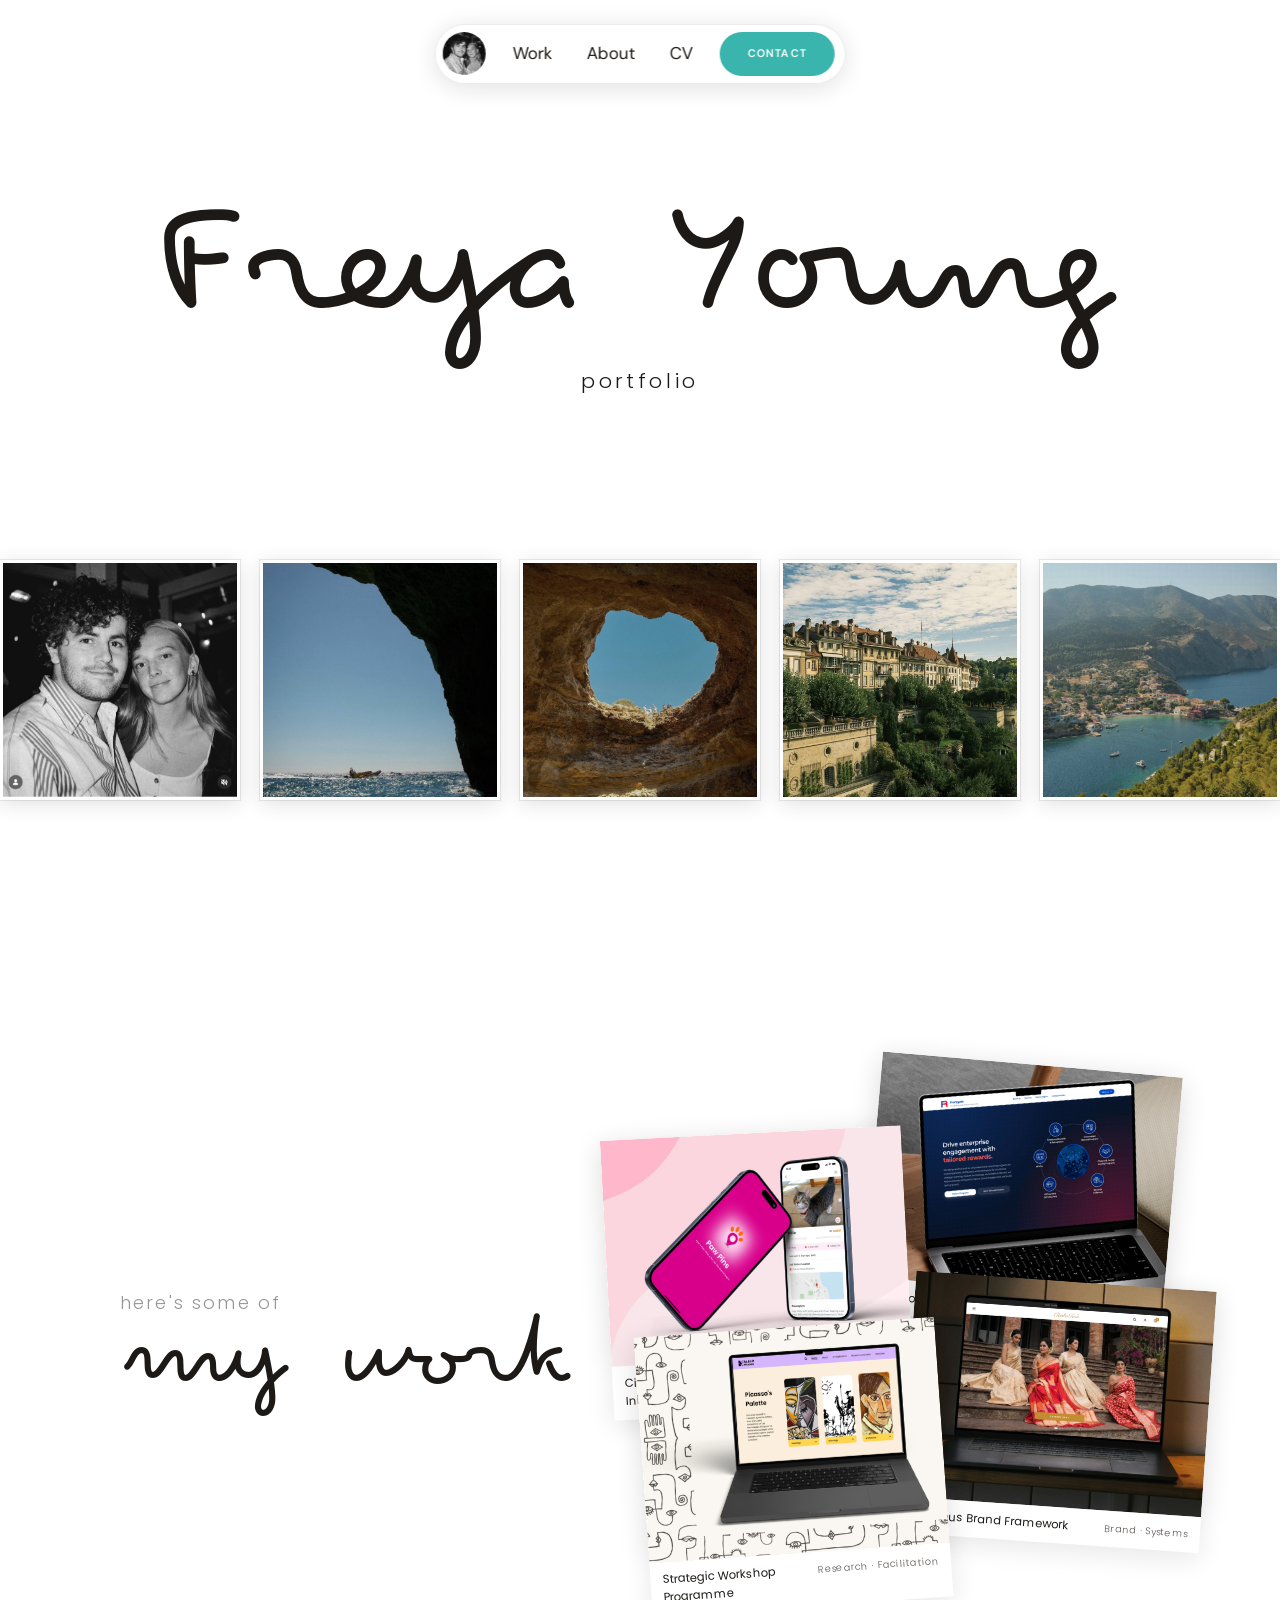
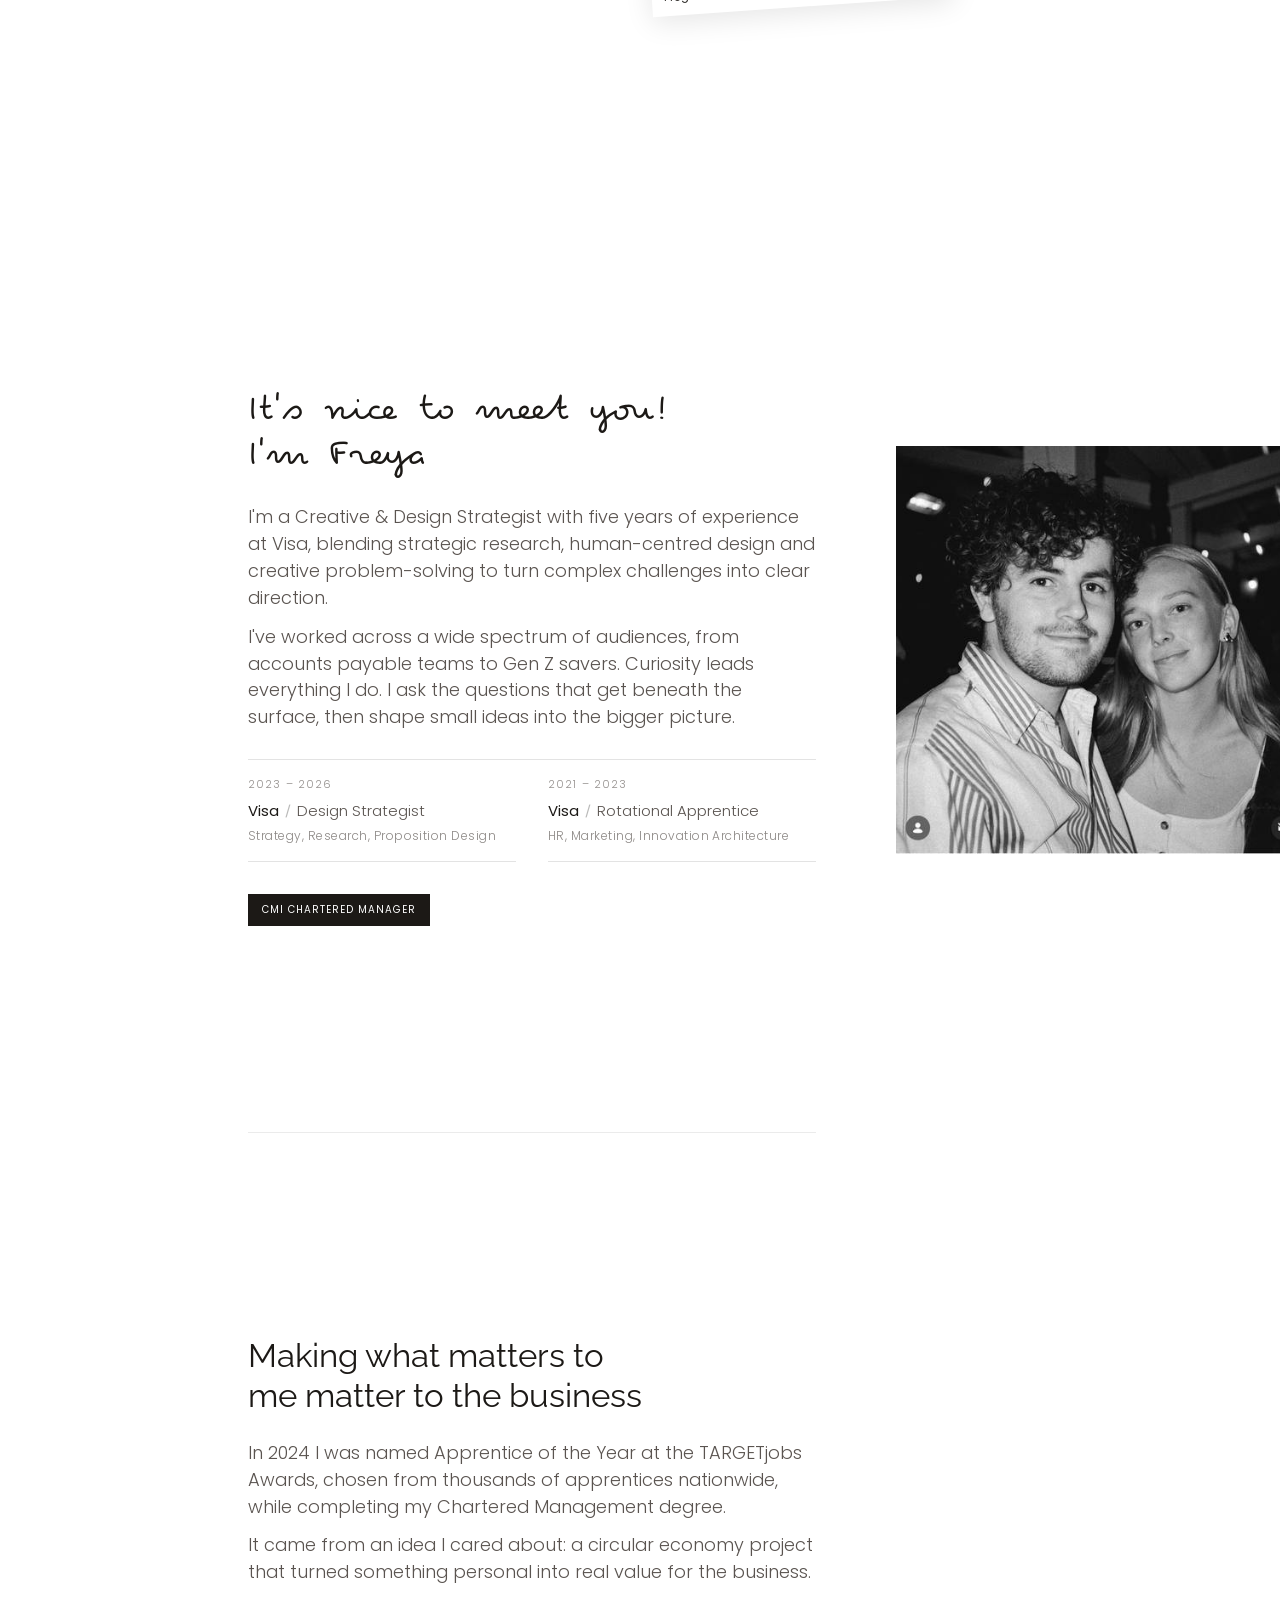
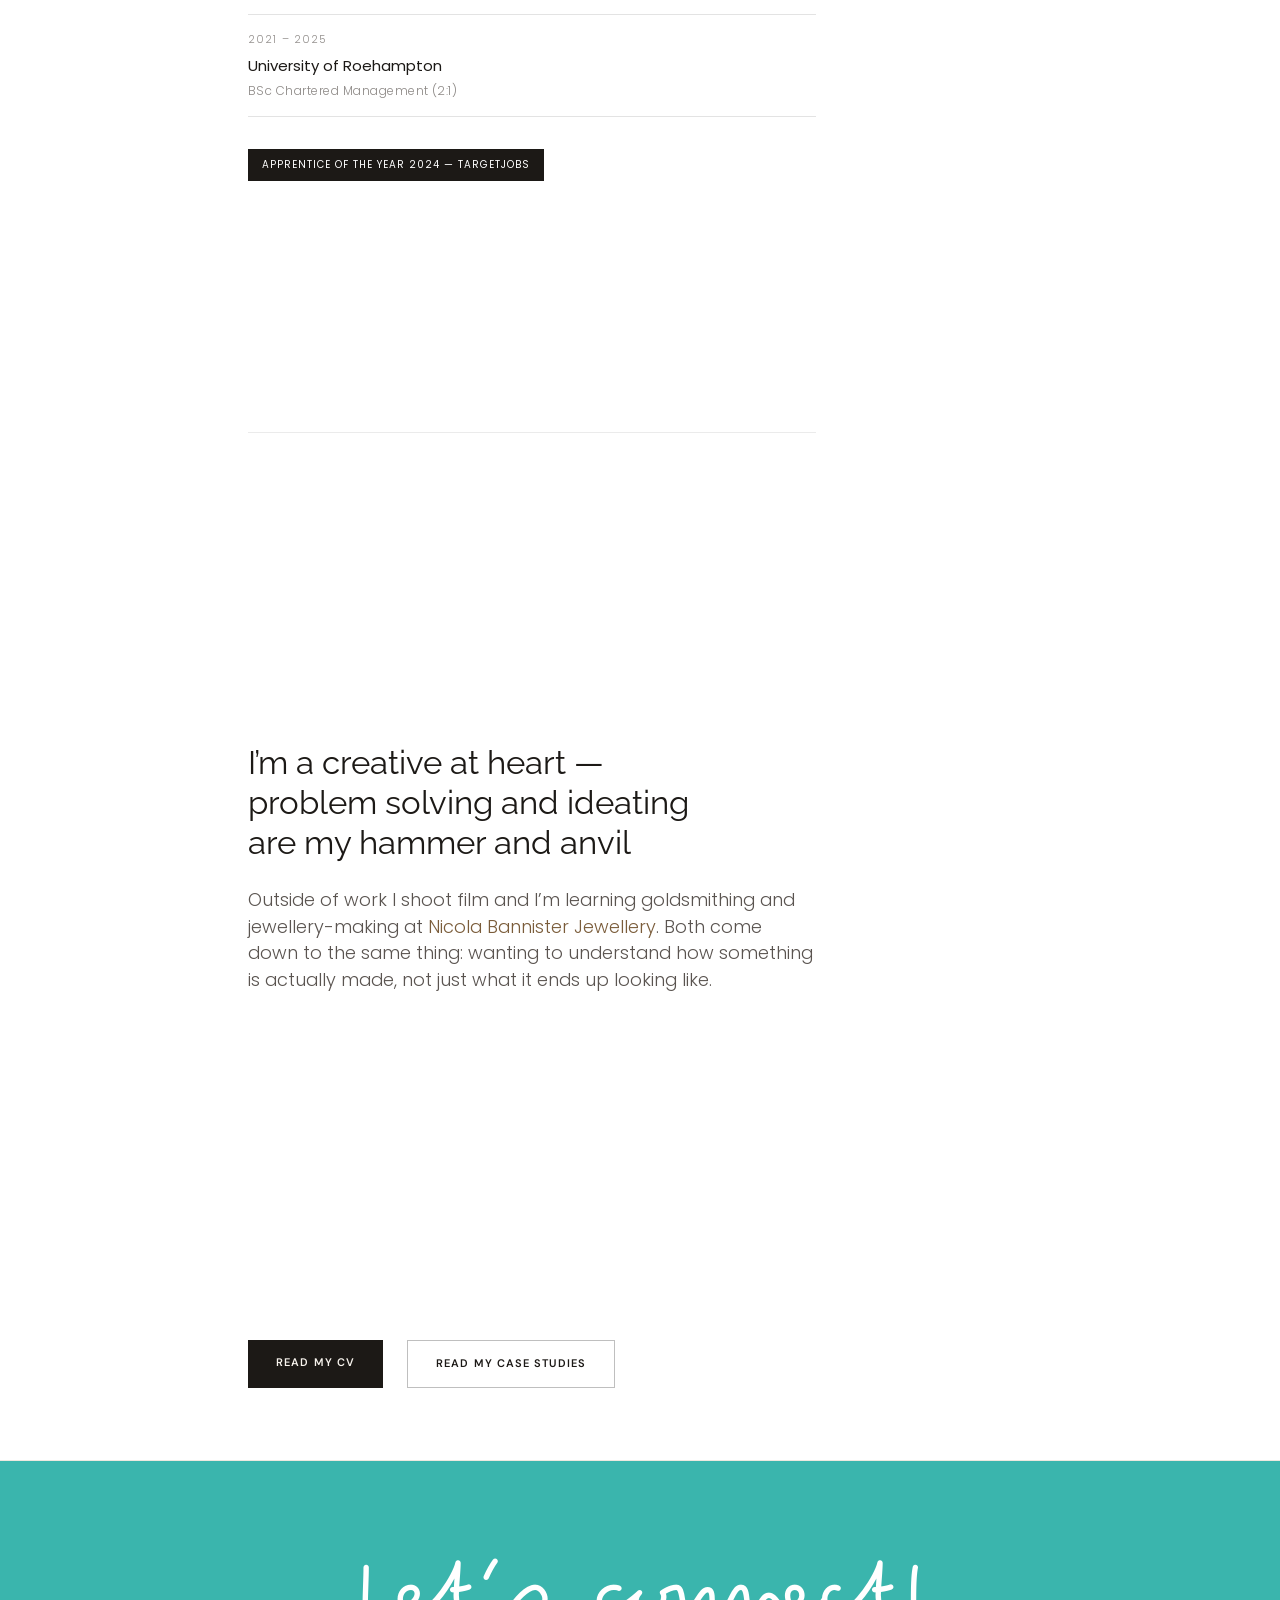
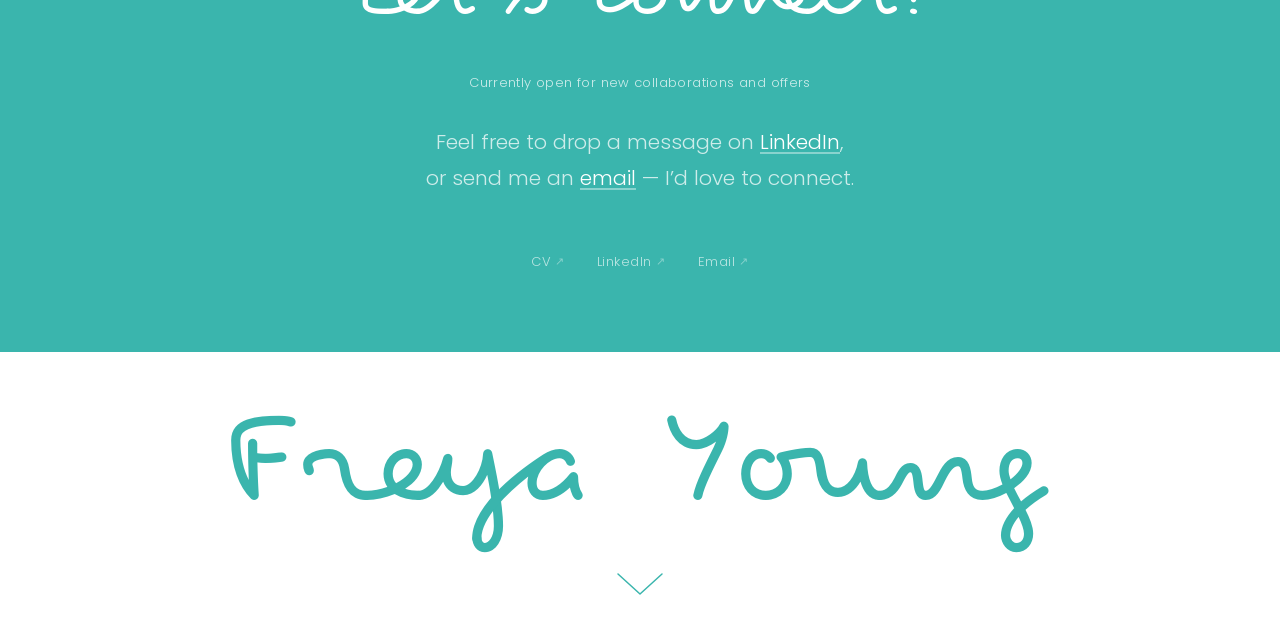
==== commit d665419d: "Mobile: lower name, image 3 scrolls up with its text; plain-text footer arrows; style About buttons " ====
--- a/index.html
+++ b/index.html
@@ -158,7 +158,7 @@
 .footer__links{display:flex;gap:32px;justify-content:center;margin-top:40px;}
 .footer__links a{font-family:'Poppins',sans-serif;font-weight:300;font-size:13px;color:rgba(255,255,255,.65);text-decoration:none;display:flex;align-items:center;gap:4px;transition:color .15s;letter-spacing:.04em;}
 .footer__links a:hover{color:#fff;}
-.footer__links a::after{content:"↗";font-size:11px;opacity:.6;}
+.footer__links a::after{content:"\2197\FE0E";font-size:11px;opacity:.6;}
 .footer__msg{text-align:center;font-family:'Poppins',sans-serif;font-weight:300;font-size:clamp(16px,1.6vw,22px);color:rgba(255,255,255,.75);line-height:1.75;margin-bottom:56px;}
 .footer__msg a{color:#fff;text-decoration:underline;text-underline-offset:3px;text-decoration-color:rgba(255,255,255,.4);}
 .footer__msg a:hover{text-decoration-color:#fff;}
@@ -202,7 +202,7 @@
 .footer__links{display:flex;gap:32px;justify-content:center;}
 .footer__links a{font-family:'Poppins',sans-serif;font-weight:300;font-size:13px;color:rgba(255,255,255,.65);text-decoration:none;display:flex;align-items:center;gap:4px;transition:color .15s;letter-spacing:.04em;}
 .footer__links a:hover{color:#fff;}
-.footer__links a::after{content:"↗";font-size:11px;opacity:.6;}
+.footer__links a::after{content:"\2197\FE0E";font-size:11px;opacity:.6;}
 .footer__msg{text-align:center;font-family:'Poppins',sans-serif;font-weight:300;font-size:clamp(16px,1.6vw,22px);color:rgba(255,255,255,.75);line-height:1.75;margin-bottom:56px;}
 .footer__msg a{color:#fff;text-decoration:underline;text-underline-offset:3px;text-decoration-color:rgba(255,255,255,.4);}
 .footer__msg a:hover{text-decoration-color:#fff;}
@@ -346,6 +346,10 @@
 .flicker-img{position:absolute;inset:0;width:100%;height:100%;object-fit:cover;box-shadow:0 8px 32px rgba(0,0,0,.25);opacity:0;transform:rotate(2deg);}
 .flicker-img.fi-active{opacity:1;}
 
+/* About buttons (all sizes) */
+.about-cta-btn{font-family:var(--label);font-size:11px;font-weight:600;letter-spacing:.1em;text-transform:uppercase;text-decoration:none;color:var(--bg);background:var(--ink);padding:14px 28px;border:none;display:inline-block;white-space:nowrap;}
+.about-cta-btn--secondary{background:transparent;color:var(--ink);border:1.5px solid rgba(0,0,0,.25);}
+.about-cta-inline{display:flex;gap:24px;justify-content:flex-start;padding:8px 48px 72px 248px;background:#fff;}
 @media(max-width:768px){
   :root{--gutter:24px;}
 
@@ -415,8 +419,10 @@
 }
 @media(max-width:768px){
   /* Hero: carousel sits higher, name centred in the space above it */
-  .reel{bottom:calc(22svh + 2.5rem);}
-  .mast{bottom:calc(22svh + var(--card-w) + 24px);}
+  .hero{height:78svh;}
+  .reel{bottom:40px;}
+  .mast{top:8rem;bottom:calc(40px + var(--card-w) + 24px);}
+  .work-two-col{padding-top:56px;}
   /* About: white strip behind the nav so text can't show above the sticky image */
   .about-right{top:0;height:calc(68vw + 72px);}
   .about-panel{inset:88px 20px 16px;}
@@ -876,4 +882,22 @@
   <a href="cv.pdf" target="_blank" class="about-cta-btn">Read my CV</a>
   <a href="#work" class="about-cta-btn about-cta-btn--secondary">Read my case studies</a>
 </div>
+<script>
+/* Mobile: release the sticky About image once the last step's heading reaches it,
+   so image 3 scrolls up with its text instead of staying pinned */
+(function(){
+  var mq=matchMedia('(max-width:768px)');
+  var last=document.querySelector('.about-left .about-step:last-child');
+  var cta=document.querySelector('.about-cta-inline');
+  if(!last||!cta)return;
+  function fit(){
+    last.style.marginBottom='';cta.style.marginTop='';
+    if(!mq.matches)return;
+    var h=last.querySelector('h2');
+    var x=last.offsetHeight-(h?h.offsetTop-last.offsetTop:0);
+    if(x>0){last.style.marginBottom=-x+'px';cta.style.marginTop=x+'px';}
+  }
+  addEventListener('load',fit);addEventListener('resize',fit);fit();
+})();
+</script>
 </body></html>
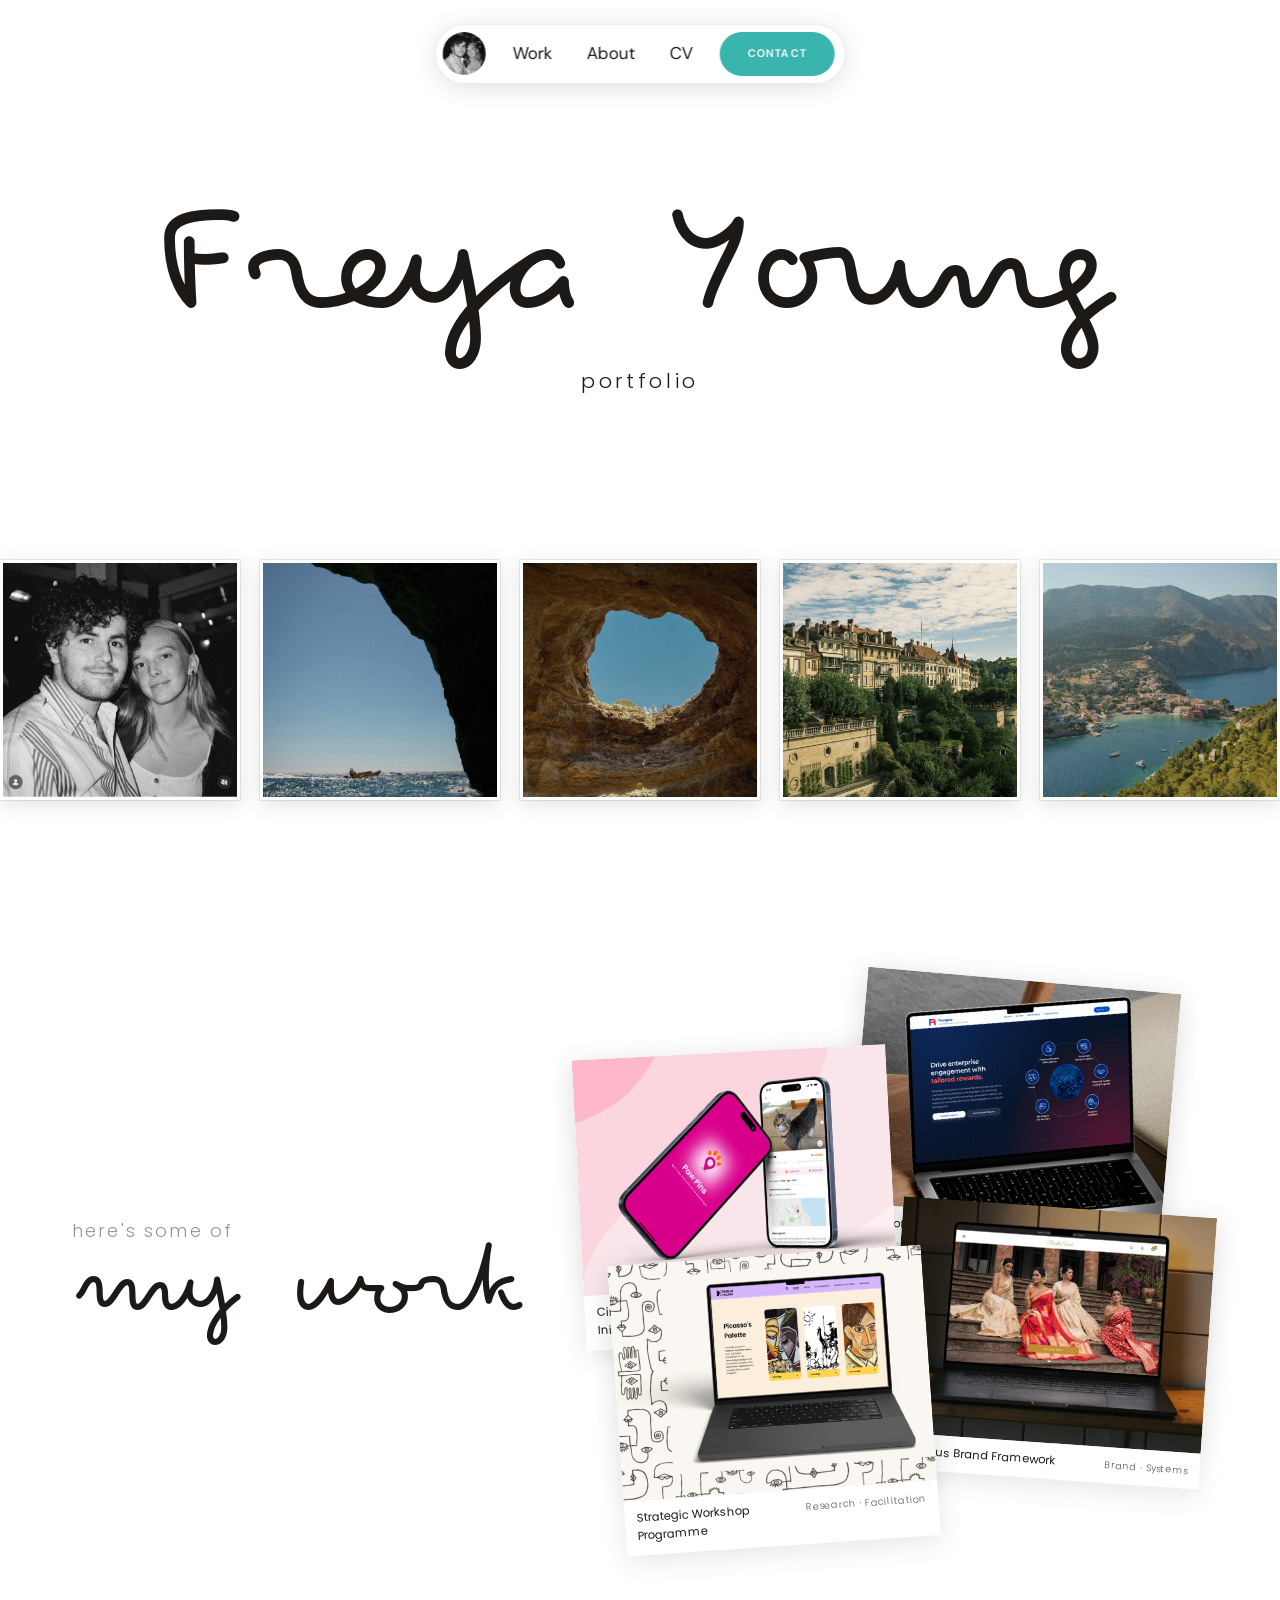
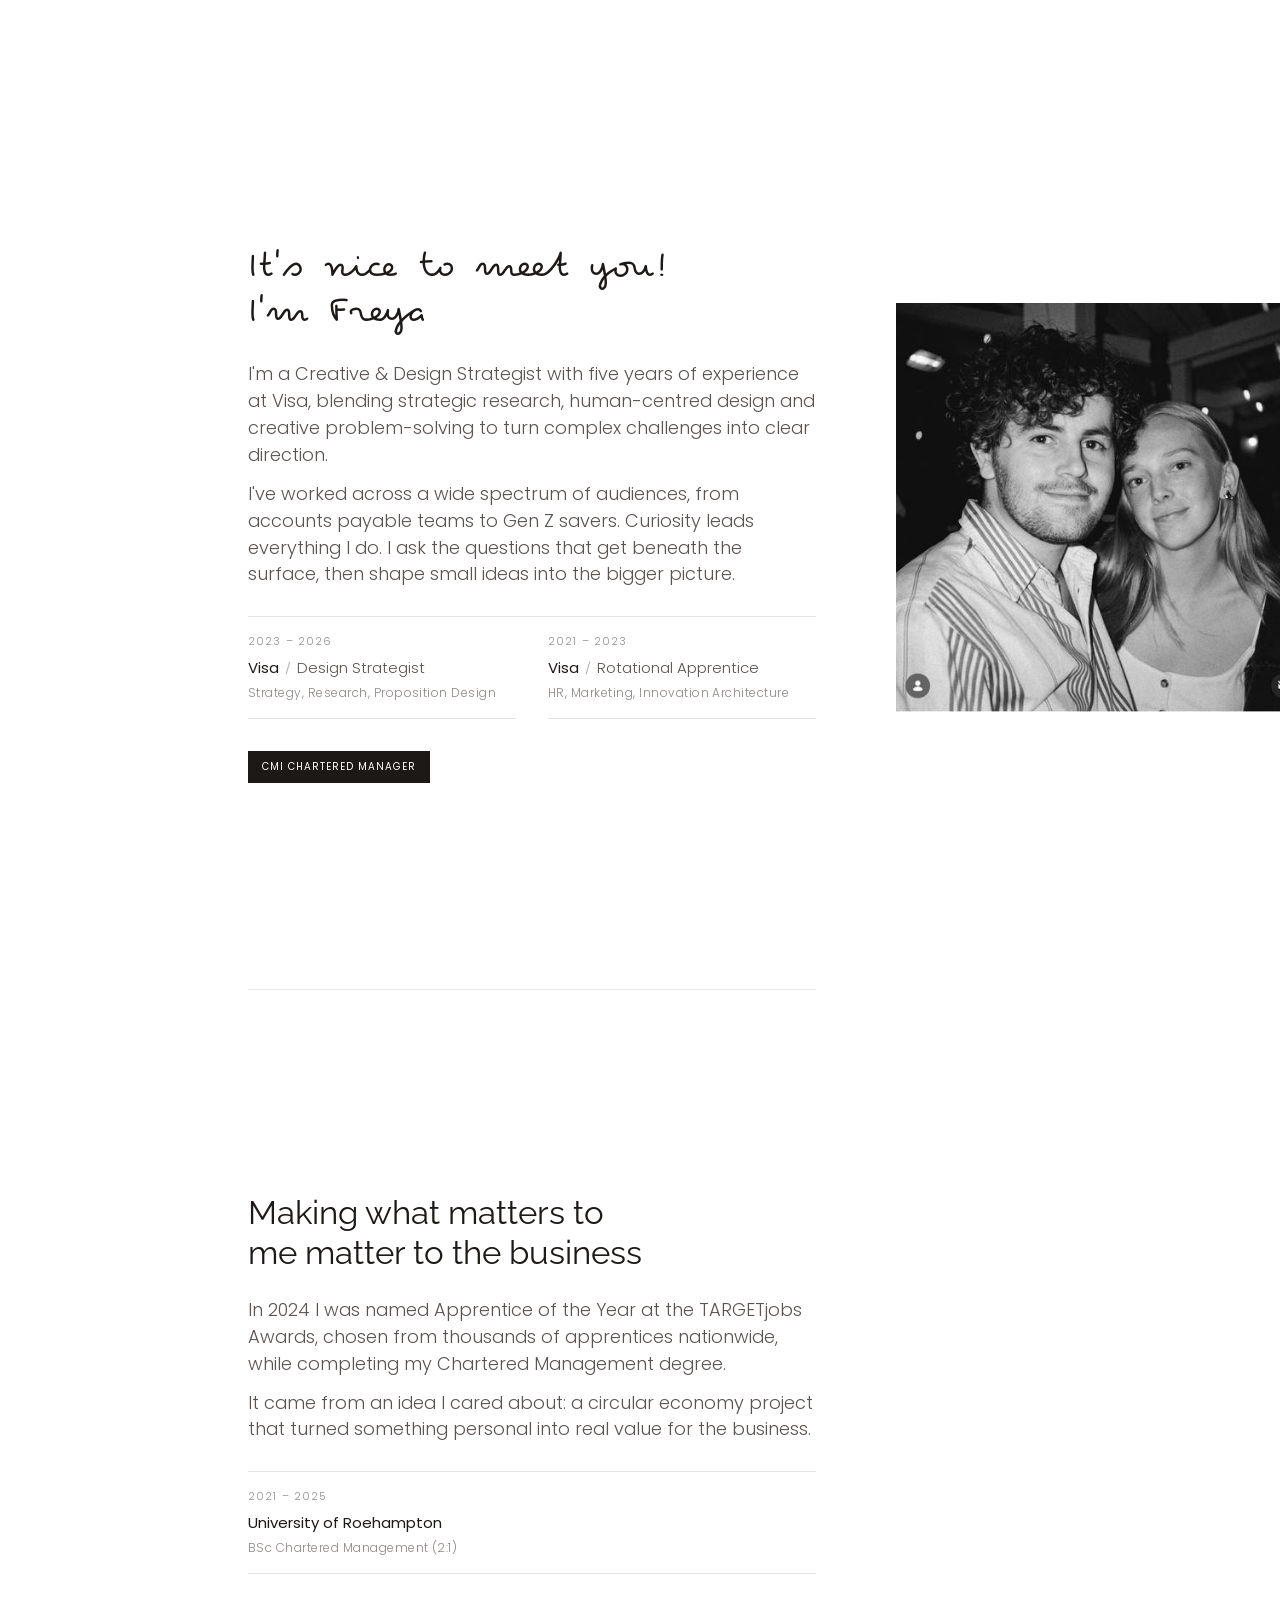
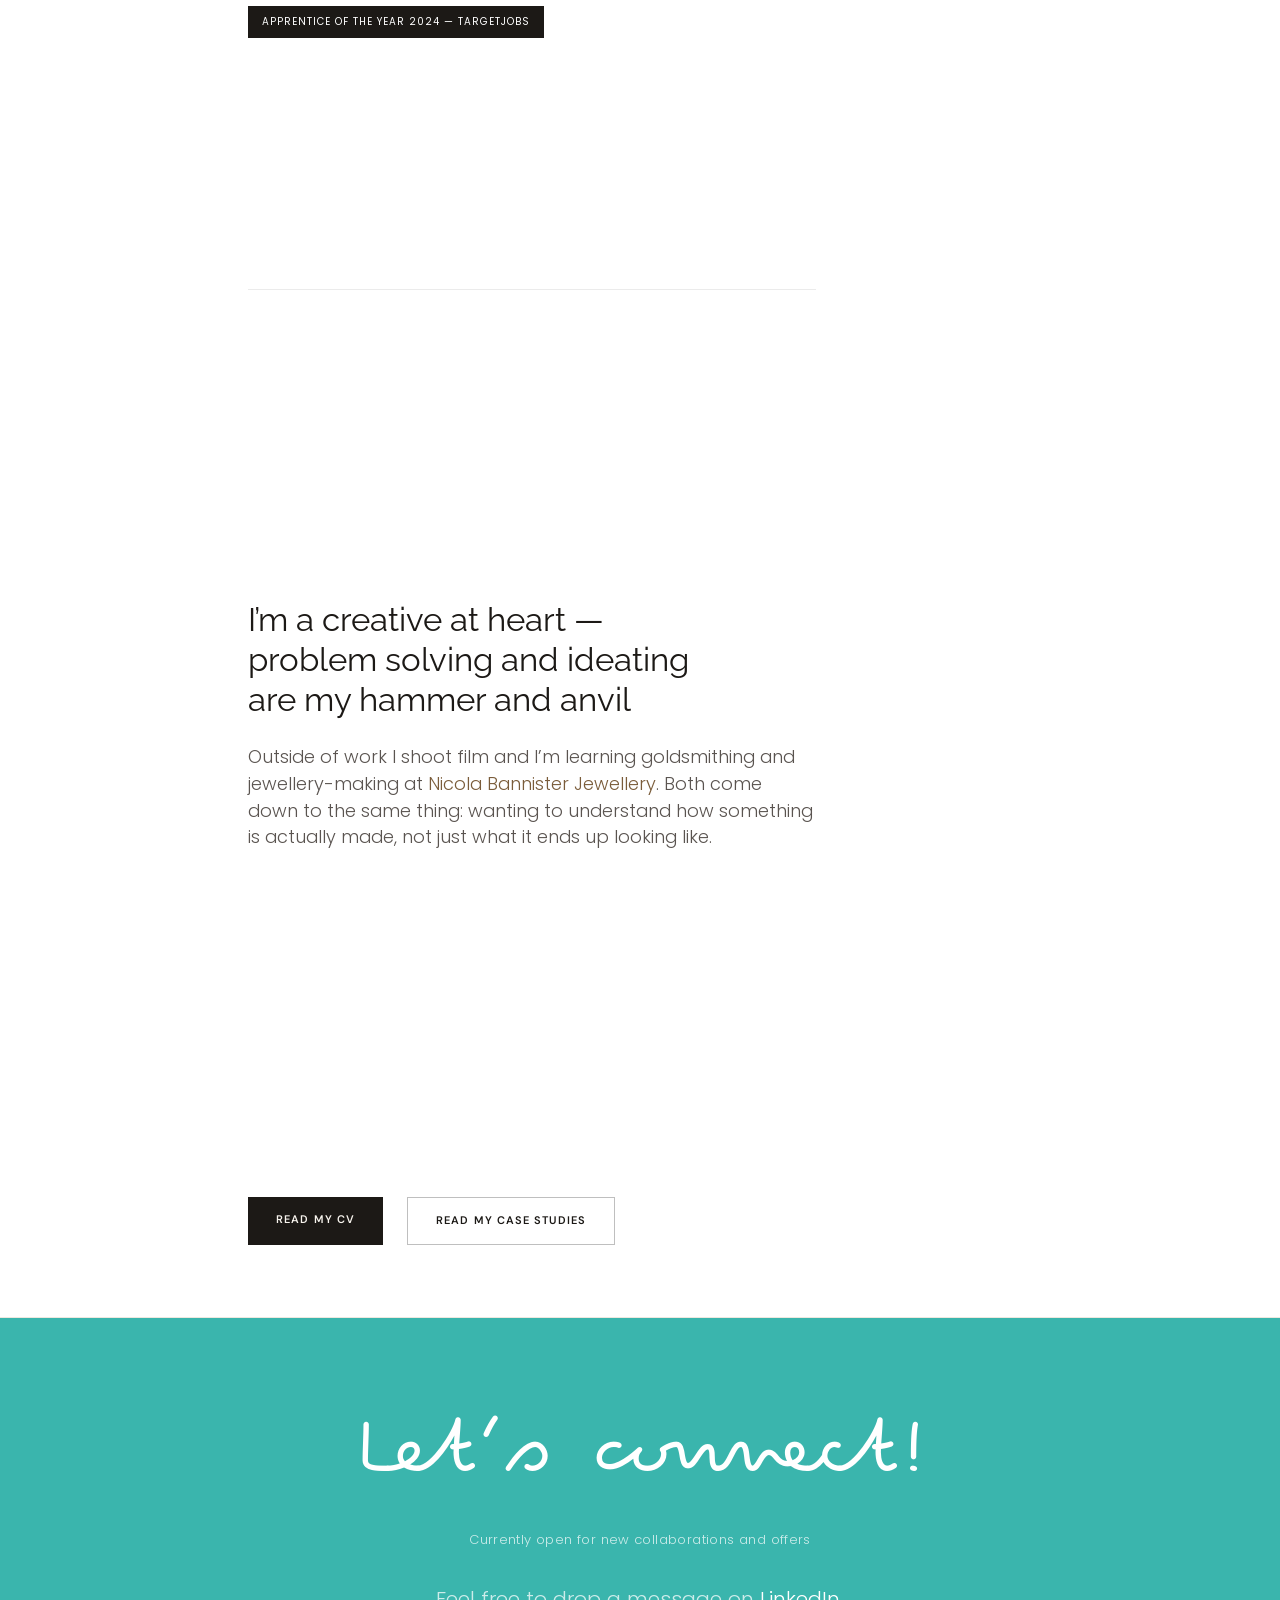
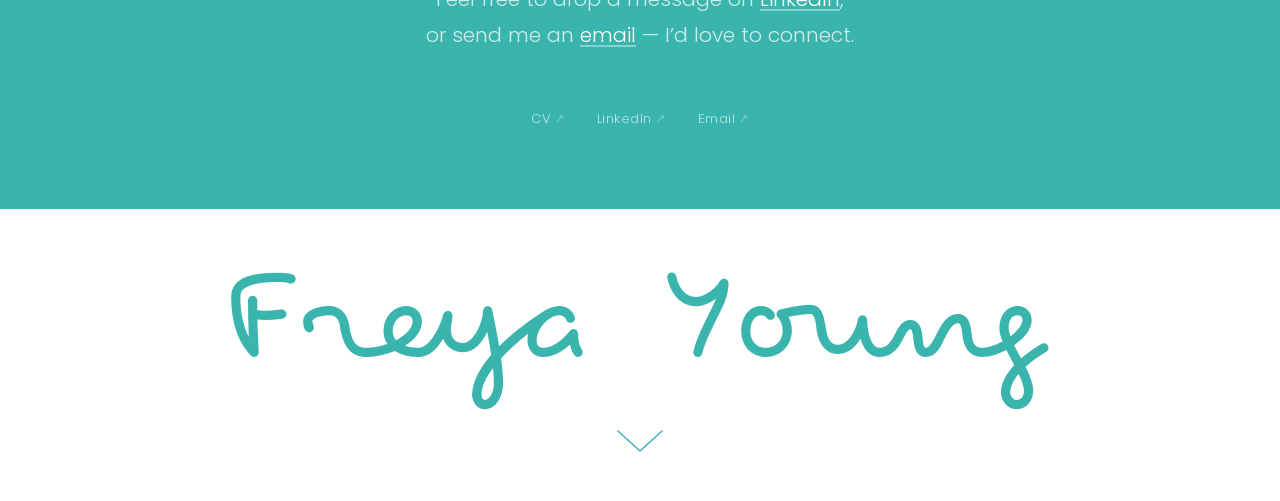
==== commit cb16b4fd: "Remove min-height from work section to fix large gap Co-Authored-By: Claude Sonnet 4.6 <noreply@anth" ====
--- a/index.html
+++ b/index.html
@@ -1,6 +1,6 @@
-<!doctype html><html><head><meta charset=utf8><meta name=viewport content="width=device-width,initial-scale=1,viewport-fit=cover"><style>:root{color-scheme:light;box-sizing:border-box;padding-top:env(safe-area-inset-top,0px);padding-bottom:env(safe-area-inset-bottom,0px)}html{scroll-padding-top:env(safe-area-inset-top,0px)}body{margin:0;padding:0;font:14px -apple-system,BlinkMacSystemFont,sans-serif;background:#fff;color:#000}img{max-width:100%}[hidden]:not([hidden=until-found i]){display:none!important}
+<!doctype html><html><head><meta charset=utf8><meta name="theme-color" content="#ffffff"><meta name=viewport content="width=device-width,initial-scale=1,viewport-fit=cover"><style>:root{color-scheme:light;box-sizing:border-box;padding-top:env(safe-area-inset-top,0px);padding-bottom:env(safe-area-inset-bottom,0px)}html{scroll-padding-top:env(safe-area-inset-top,0px)}body{margin:0;padding:0;font:14px -apple-system,BlinkMacSystemFont,sans-serif;background:#fff;color:#000}img{max-width:100%}[hidden]:not([hidden=until-found i]){display:none!important}
 /* ── Scroll reveal ── */
-#page-wrap{position:relative;z-index:1;background:var(--bg);}
+#page-wrap{position:relative;z-index:1;background:#fff;}
 body{background:#111;}
 #reveal-layer{
   position:fixed;bottom:0;left:0;right:0;height:65vh;
@@ -42,7 +42,7 @@
 
 *,*::before,*::after{box-sizing:border-box;margin:0;padding:0;}
 html{scroll-behavior:smooth;}
-html{background:#fff;}body{background:var(--bg);color:var(--ink);font-family:var(--sans);font-size:15px;line-height:1.6;-webkit-font-smoothing:antialiased;padding-left:max(0px,env(safe-area-inset-left,0px));padding-right:max(0px,env(safe-area-inset-right,0px));padding-block:0;}
+html{background:#fff;}body{background:#fff;color:var(--ink);font-family:var(--sans);font-size:15px;line-height:1.6;-webkit-font-smoothing:antialiased;padding-left:max(0px,env(safe-area-inset-left,0px));padding-right:max(0px,env(safe-area-inset-right,0px));padding-block:0;}
 body::before{content:"";position:fixed;inset:0 0 auto;height:env(safe-area-inset-top,0px);z-index:51;background:transparent;}
 a{color:inherit;text-decoration:none;}
 h1,h2,h3{text-wrap:balance;}
@@ -91,7 +91,7 @@
 
 /* WORK — anju.design style */
 .work{padding:0;background:#fff;}
-.work-two-col{min-height:100svh;display:grid;grid-template-columns:1fr 1.3fr;align-items:center;padding:80px 72px 80px 120px;gap:24px;}
+.work-two-col{display:grid;grid-template-columns:1fr 1.3fr;align-items:center;padding:80px 72px;gap:24px;}
 .work-label{display:flex;flex-direction:column;gap:0.1em;}
 .work-label__pre{font-family:'Poppins',sans-serif;font-weight:300;font-size:clamp(14px,1.4vw,20px);letter-spacing:0.12em;text-transform:lowercase;color:var(--ink);opacity:0.45;}
 .work-label__main{font-family:'Pecita',cursive;font-weight:normal;font-size:clamp(52px,8vw,120px);line-height:0.9;color:var(--ink);}
@@ -419,7 +419,8 @@
 }
 @media(max-width:768px){
   /* Hero: carousel sits higher, name centred in the space above it */
-  .hero{height:78svh;}
+  .hero{height:calc(78svh + 12vw);}
+  :root{--card-w:calc(50vw - 10px);}
   .reel{bottom:40px;}
   .mast{top:8rem;bottom:calc(40px + var(--card-w) + 24px);}
   .work-two-col{padding-top:56px;}
@@ -429,6 +430,15 @@
   /* About buttons: stack full width so they don't run off screen */
   .about-cta-inline{flex-direction:column;gap:8px;}
   .about-cta-btn{display:block;text-align:center;}
+  /* Work: full cards stacked, 1rem under the heading, each framed in white */
+  .work-two-col{gap:1rem;}
+  .collage{aspect-ratio:auto;max-width:none;display:flex;flex-direction:column;gap:24px;}
+  .col-card{position:relative;left:auto;top:auto;width:100%;z-index:auto!important;background:#fff;padding:8px;box-shadow:0 6px 28px rgba(0,0,0,.12);transform:translateY(20px);text-decoration:none;}
+  .col-card.in{transform:none;}
+  .col-card__img,.col-card__info{box-shadow:none;}
+  .col-card__info{padding:12px 4px 4px;}
+  .col-card__title{font-size:14px;}
+  .col-card__meta{font-size:12px;}
 }
 </style>
 
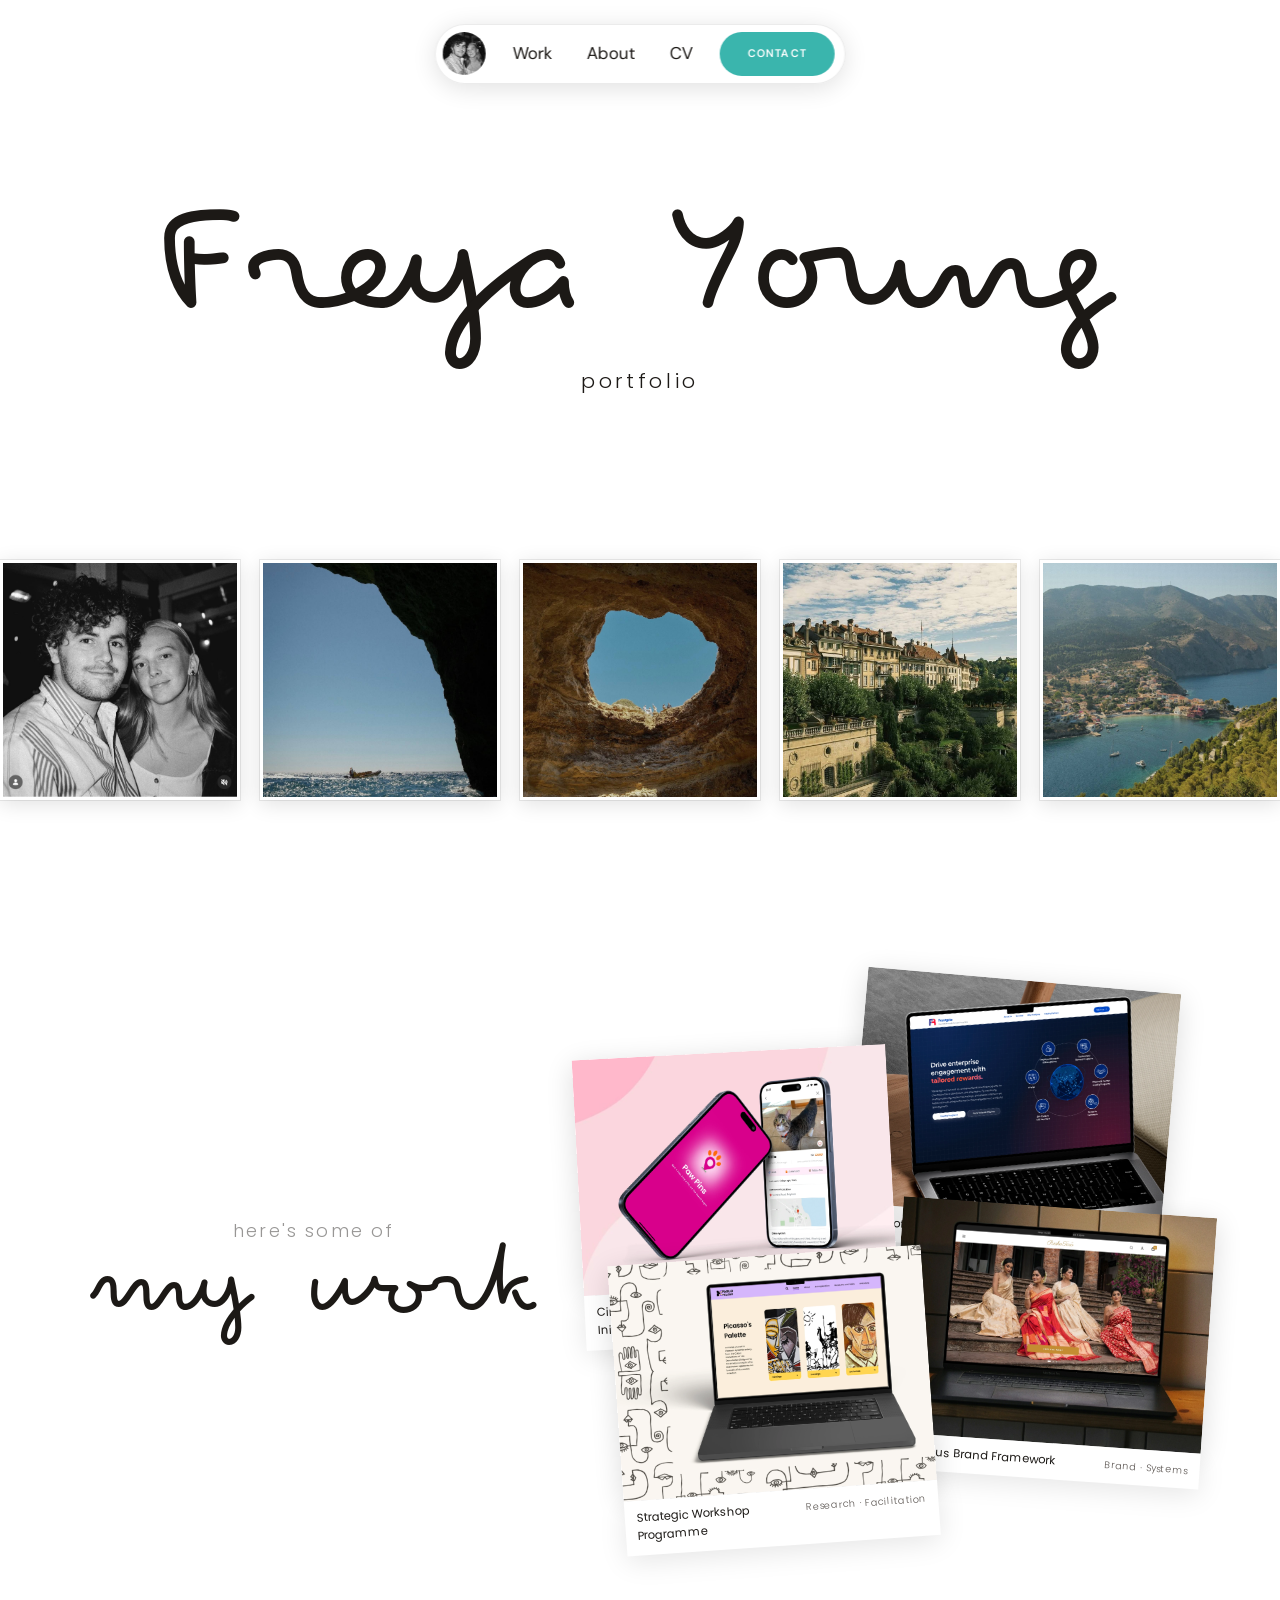
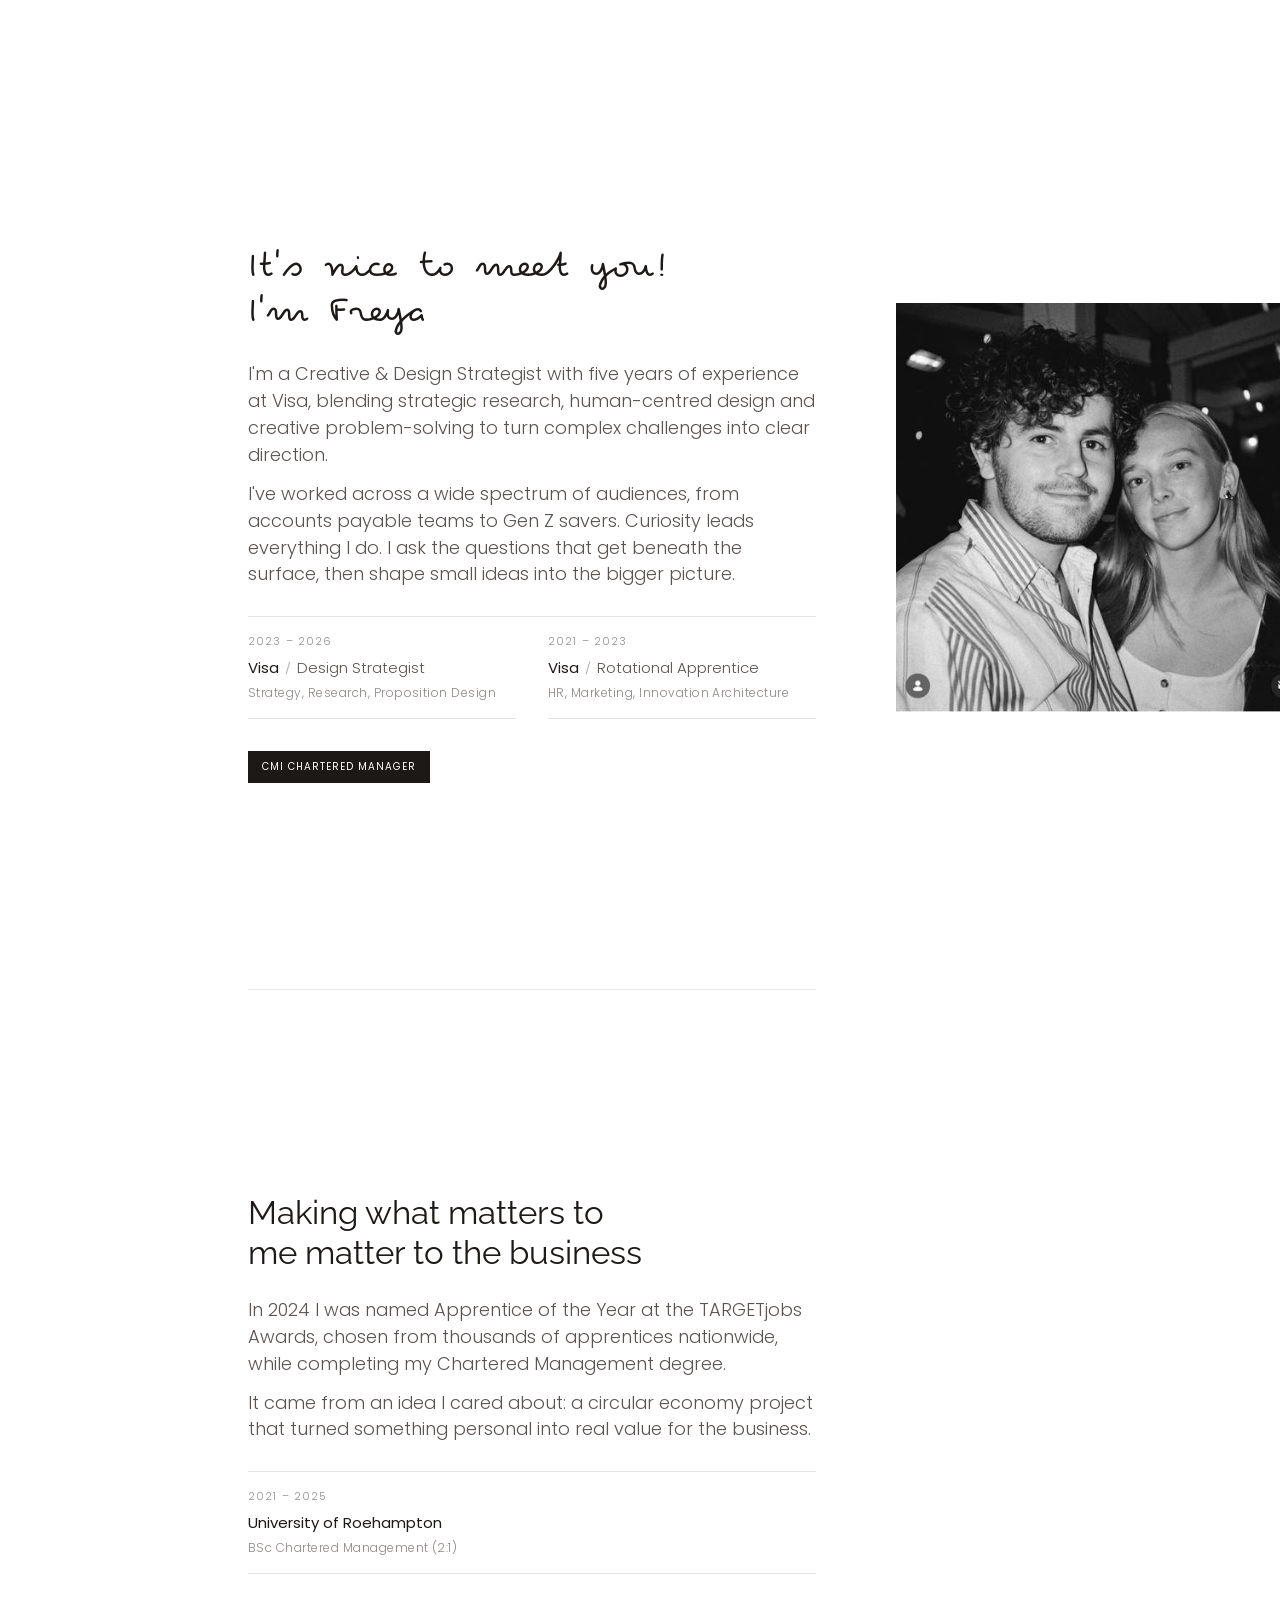
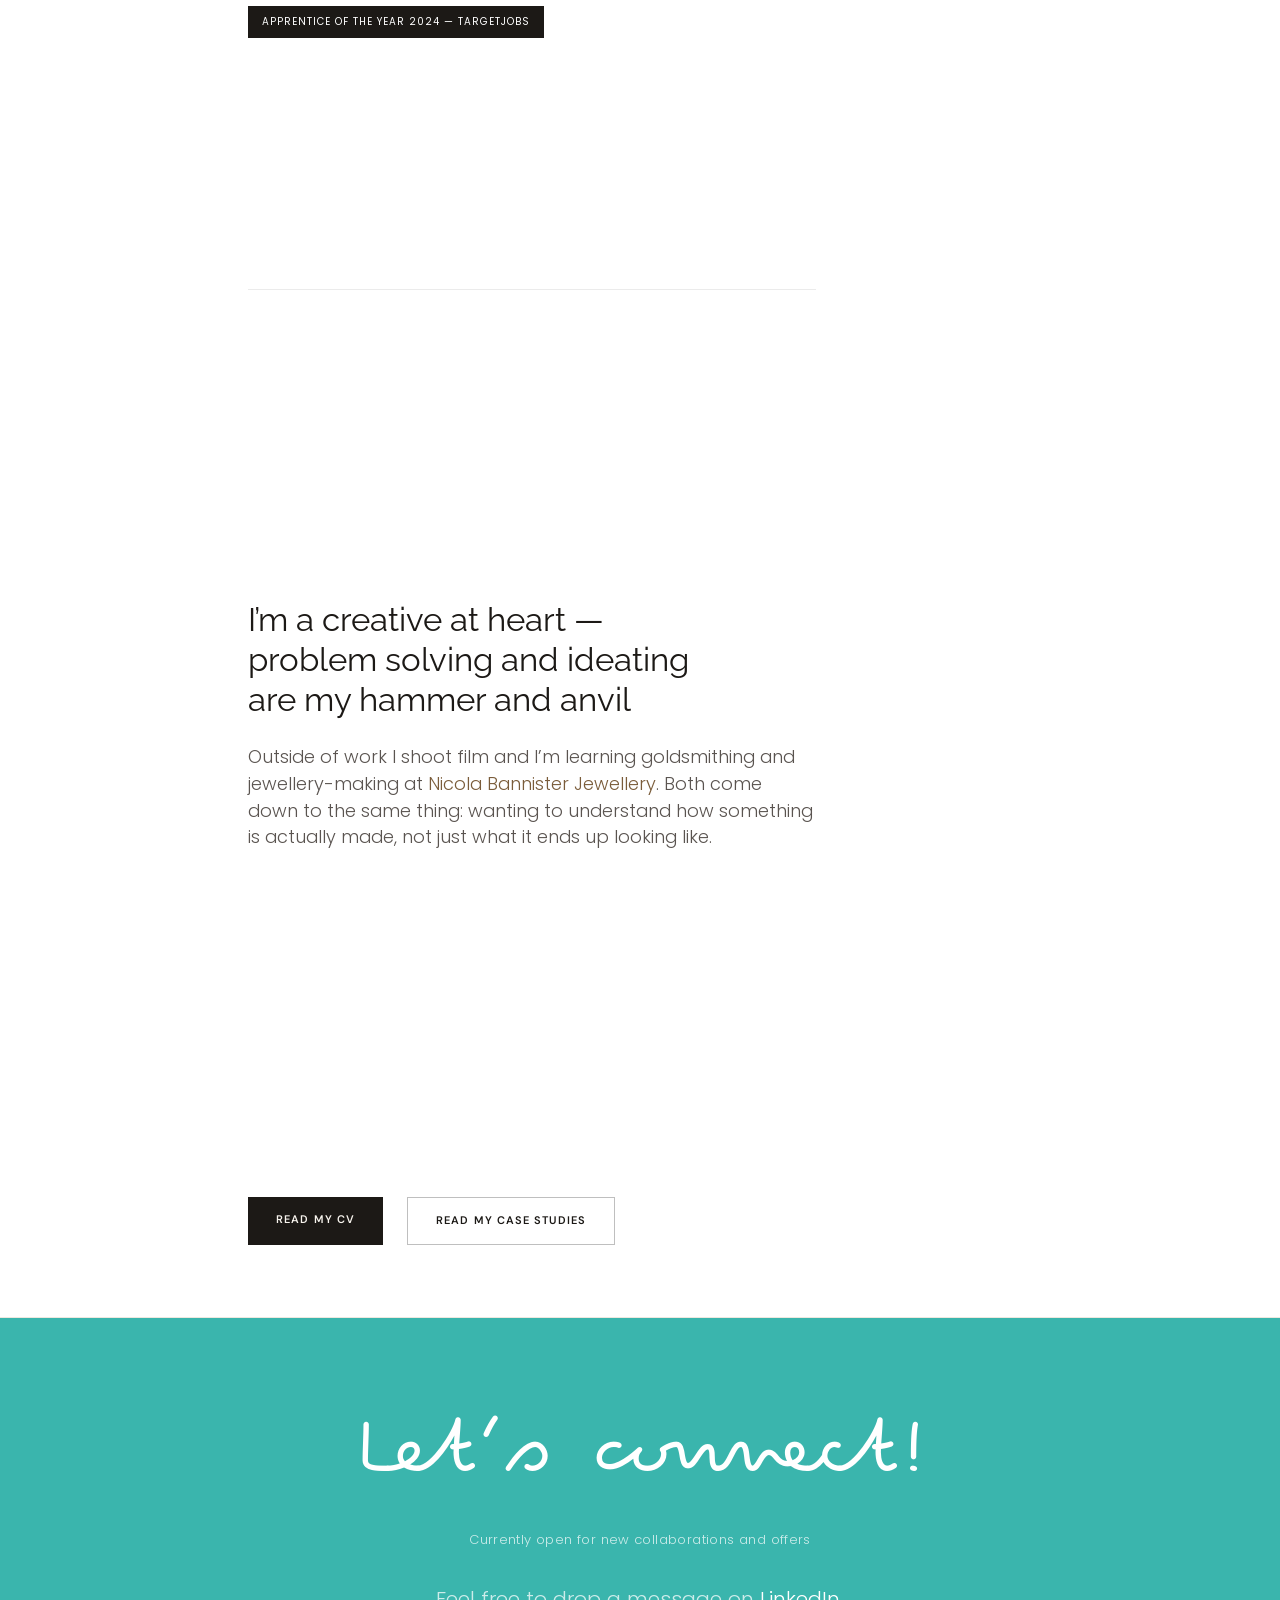
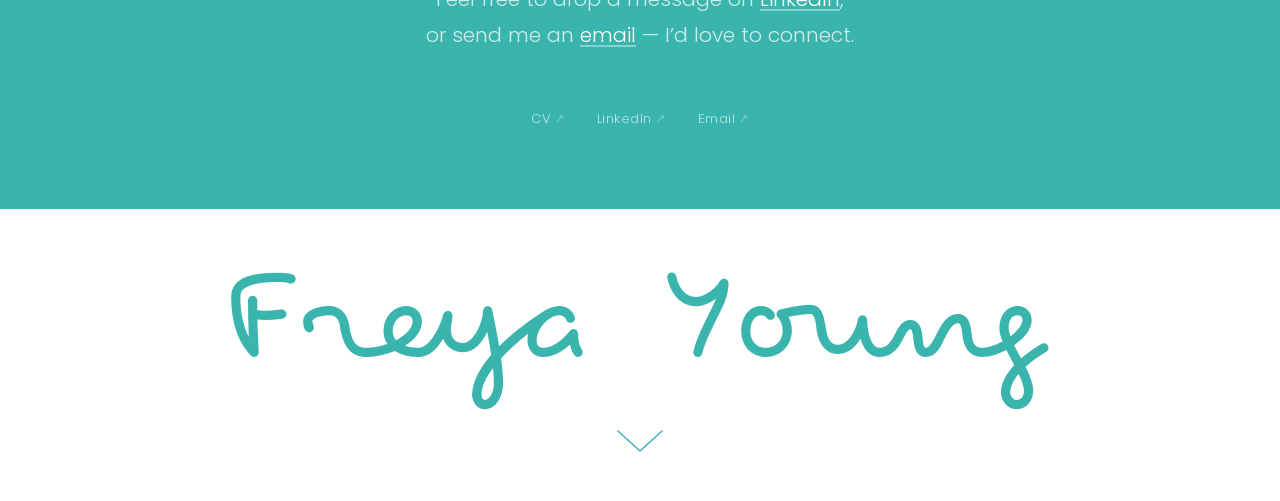
==== commit c19dd4bc: "Centre work label text Co-Authored-By: Claude Sonnet 4.6 <noreply@anthropic.com>" ====
--- a/index.html
+++ b/index.html
@@ -92,7 +92,7 @@
 /* WORK — anju.design style */
 .work{padding:0;background:#fff;}
 .work-two-col{display:grid;grid-template-columns:1fr 1.3fr;align-items:center;padding:80px 72px;gap:24px;}
-.work-label{display:flex;flex-direction:column;gap:0.1em;}
+.work-label{display:flex;flex-direction:column;gap:0.1em;align-items:center;text-align:center;}
 .work-label__pre{font-family:'Poppins',sans-serif;font-weight:300;font-size:clamp(14px,1.4vw,20px);letter-spacing:0.12em;text-transform:lowercase;color:var(--ink);opacity:0.45;}
 .work-label__main{font-family:'Pecita',cursive;font-weight:normal;font-size:clamp(52px,8vw,120px);line-height:0.9;color:var(--ink);}
 .collage{position:relative;width:100%;aspect-ratio:1/0.95;}
